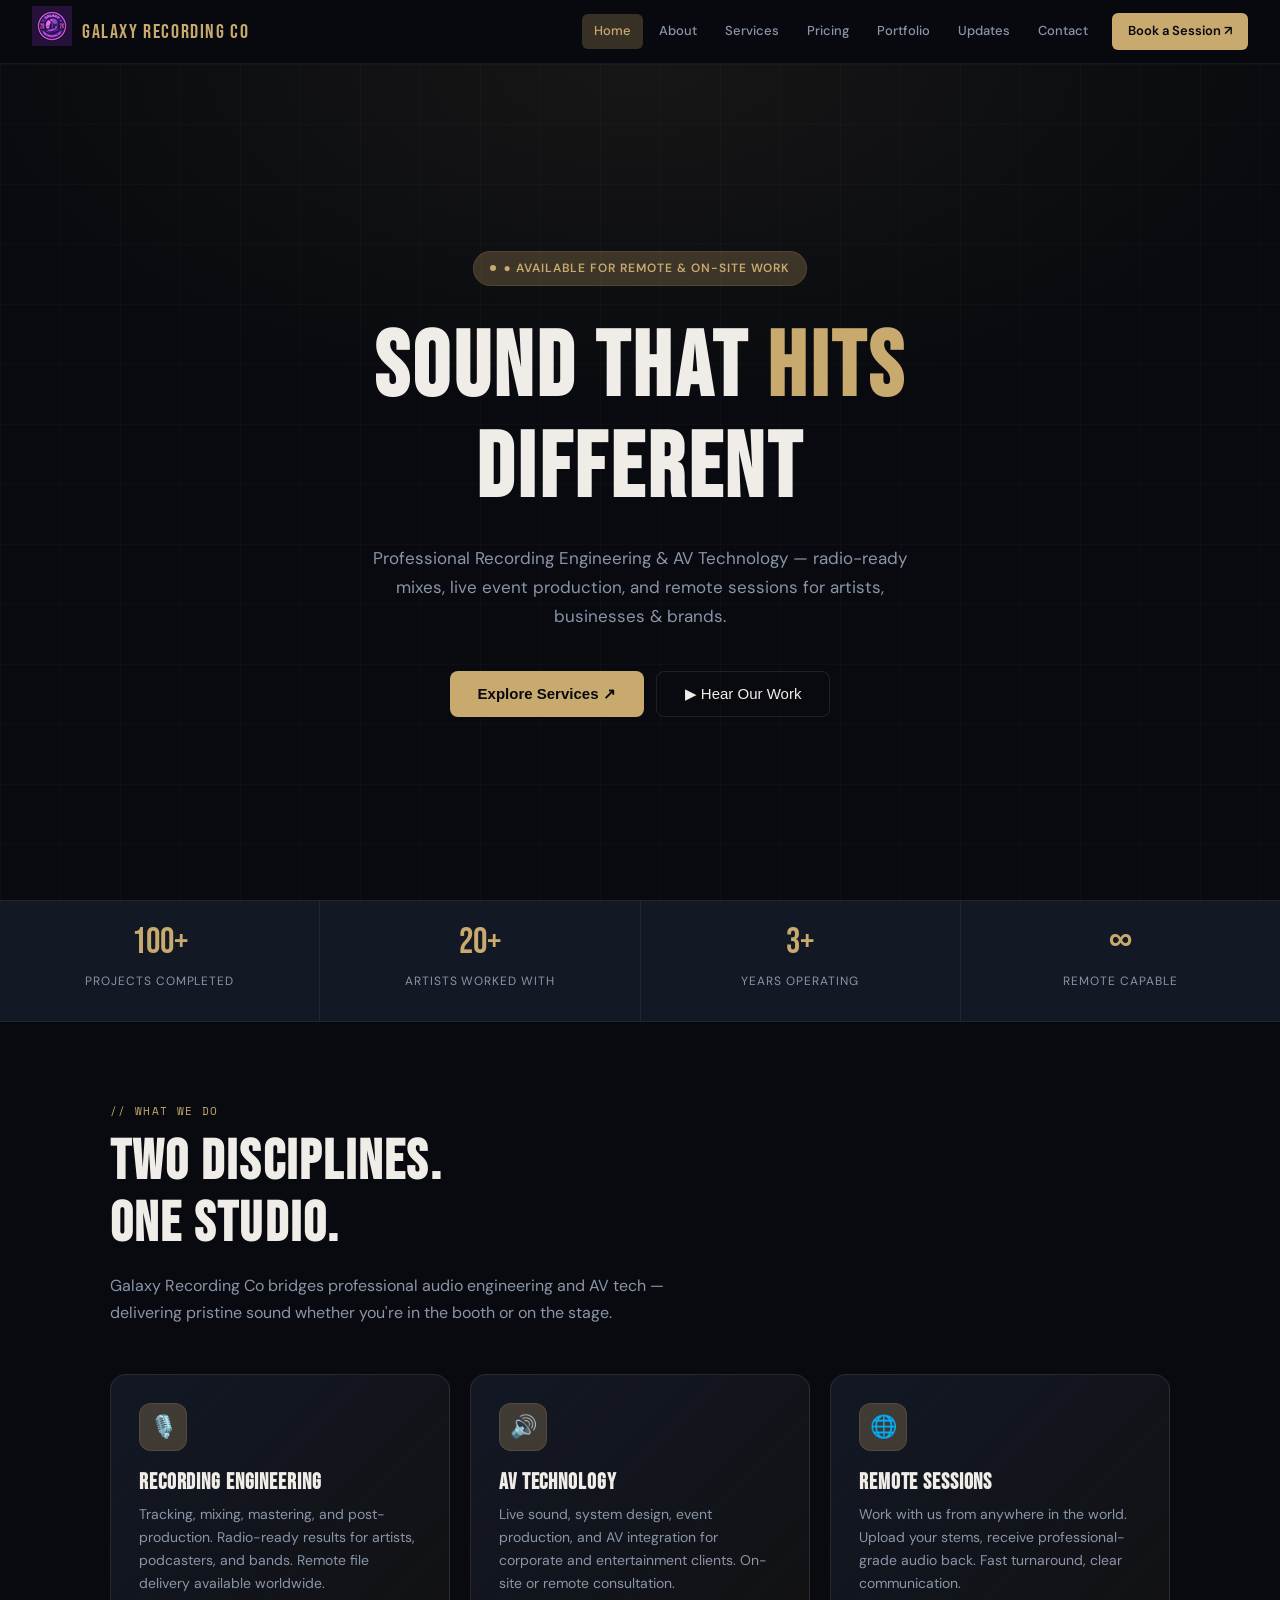
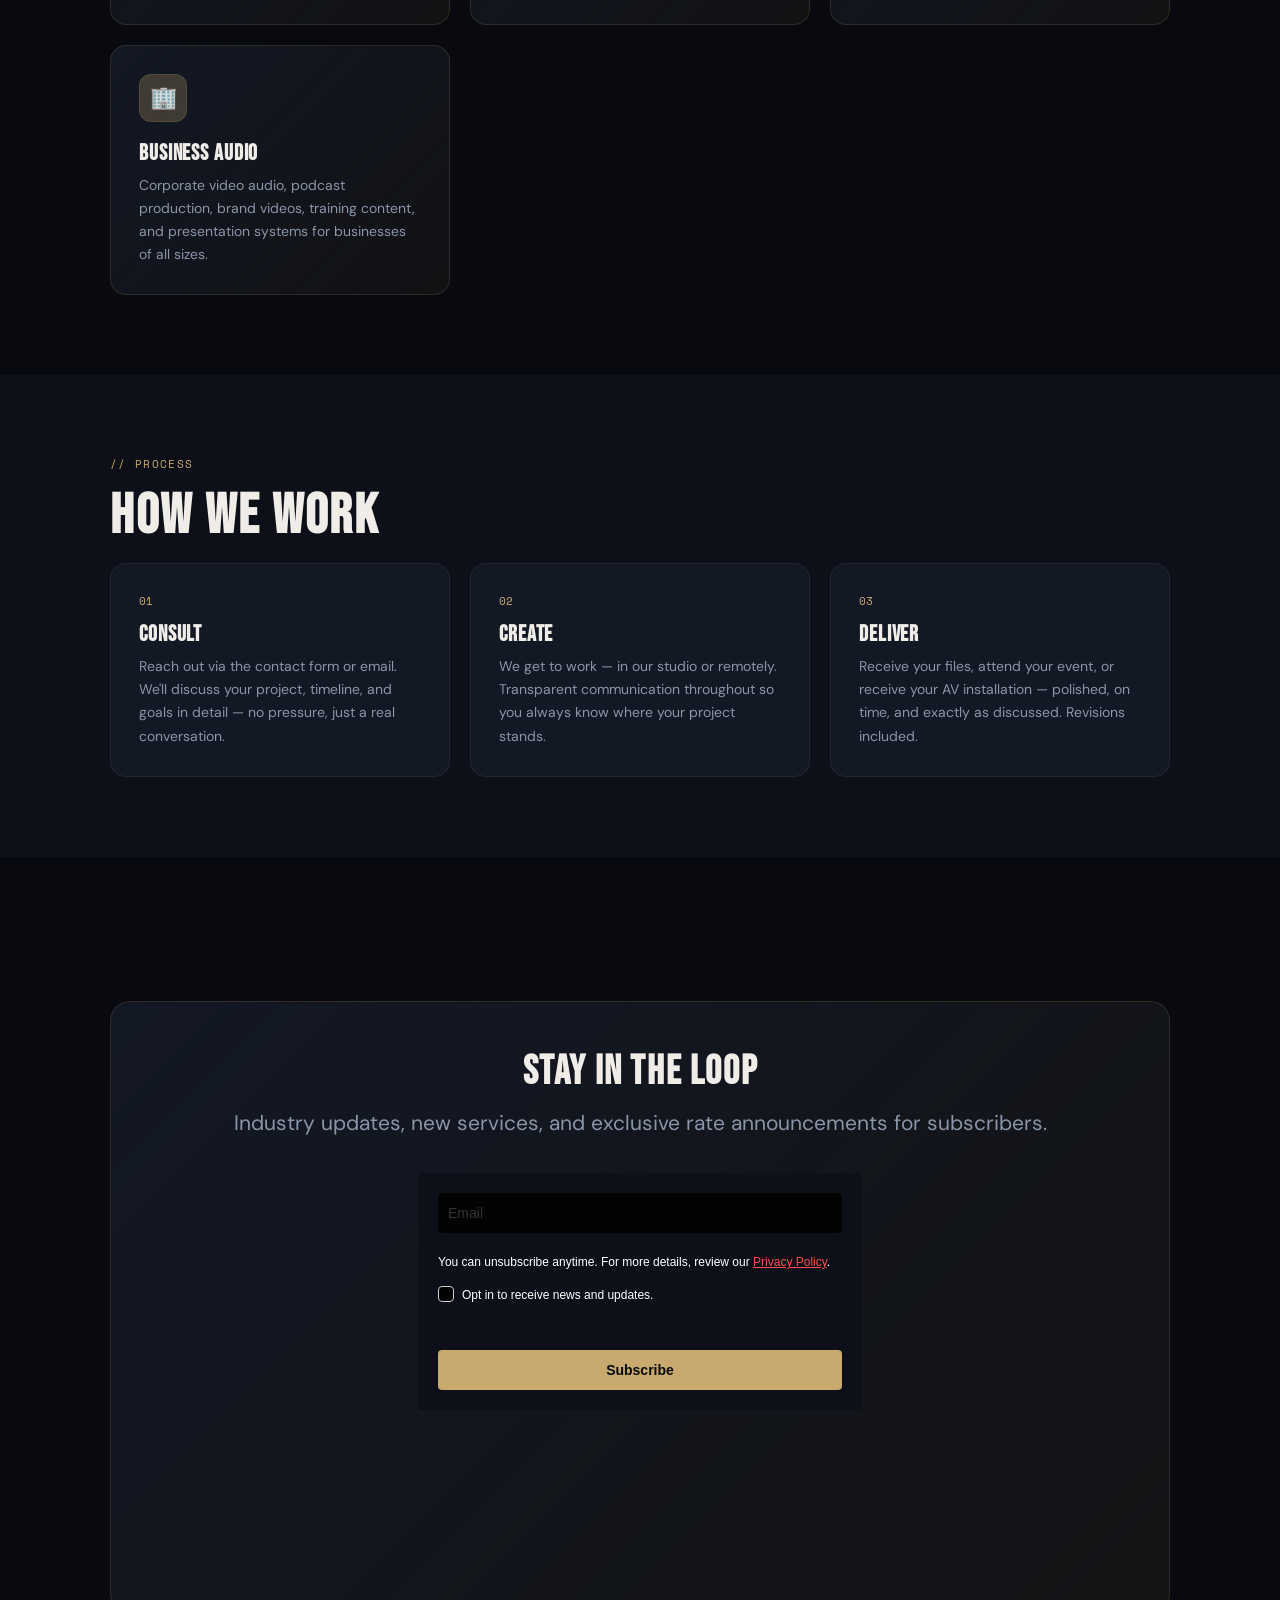
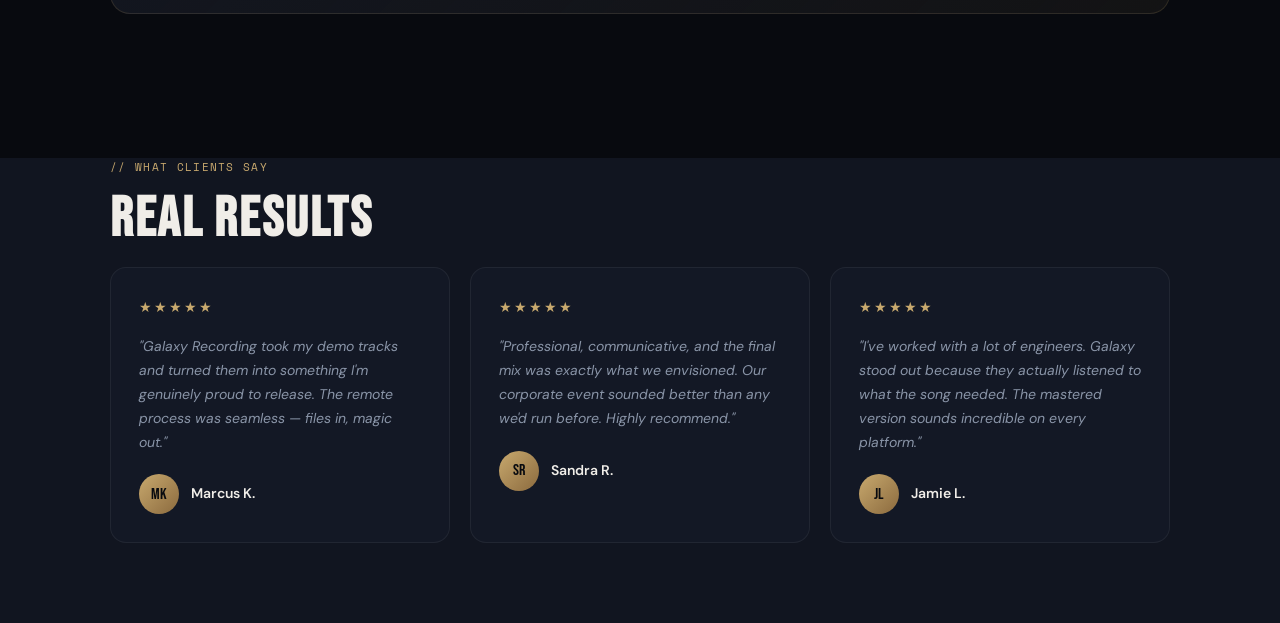
==== index.html @ ea368654 "Update index.html" ====
<!DOCTYPE html>
<html lang="en">
<head>
<meta charset="UTF-8">
<meta name="viewport" content="width=device-width, initial-scale=1.0">
<title>Galaxy Recording Co</title>
<link rel="preconnect" href="https://fonts.googleapis.com">
<link href="https://fonts.googleapis.com/css2?family=Bebas+Neue&family=DM+Sans:wght@300;400;500;600&family=Space+Mono:wght@400;700&display=swap" rel="stylesheet">
<style>
    * { margin: 0; padding: 0; box-sizing: border-box; }
    
    :root {
        --bg: #080a0f; --bg2: #0d1018; --bg3: #111520; --surface: #131825; --surface2: #1a2235;
        --accent: #c8a96e; --accent2: #e8c98a; --accentglow: rgba(200, 169, 110, 0.25);
        --text: #f0ede8; --textmuted: #8a95a8; --textdim: #4a5568;
        --border: rgba(200, 169, 110, 0.15); --borderfaint: rgba(255, 255, 255, 0.06);
        --red: #e05a5a; --green: #5ae0a0;
    }

    body { 
        background: var(--bg); 
        color: var(--text); 
        font-family: 'DM Sans', sans-serif; 
        font-size: 21px; /* Bumped from 15px for better readability */
        line-height: 1.7; /* Increased spacing for a premium feel */
        overflow-x: hidden; 
        min-height: 100vh; 
    }

    /* This allows your content to stretch wider on large screens */
    .section-max {
        max-width: 1200px; /* Adjust this number to make the content wider/narrower */
        margin: 0 auto;
        padding: 0 20px;
    }

    a { color: inherit; text-decoration: none; }

    /* Scaling the headings to match the new size */
    h1 { font-size: 3.5rem; }
    h2 { font-size: 2.5rem; }
    h3 { font-size: 1.75rem; }
    h4 { font-size: 1.25rem; }

    h1, h2, h3, h4 { 
        font-family: 'Bebas Neue', sans-serif; 
        letter-spacing: 0.04em; 
        line-height: 1.1; 
    }

/* NAV */
nav{position:fixed;top:0;left:0;right:0;z-index:100;background:rgba(8,10,15,0.92);backdrop-filter:blur(16px);border-bottom:1px solid var(--borderfaint);padding:0 2rem;height:64px;display:flex;align-items:center;justify-content:space-between}
.nav-logo{display:flex;align-items:center;gap:10px;cursor:pointer}
.nav-logo-icon{width:36px;height:36px;background:linear-gradient(135deg,var(--accent),#8b6a3e);border-radius:8px;display:flex;align-items:center;justify-content:center;font-family:'Bebas Neue';font-size:18px;color:#080a0f}
.nav-logo-text{font-family:'Bebas Neue';font-size:20px;letter-spacing:0.08em;color:var(--accent)}
.nav-links{display:flex;gap:4px;align-items:center}
.nav-link{padding:6px 12px;border-radius:6px;font-size:13px;font-weight:500;color:var(--textmuted);cursor:pointer;transition:all 0.2s;white-space:nowrap}
.nav-link:hover{color:var(--text);background:var(--borderfaint)}
.nav-link.active{color:var(--accent);background:var(--accentglow)}
.nav-cta{padding:7px 16px;border-radius:6px;background:var(--accent);color:#080a0f;font-size:13px;font-weight:600;cursor:pointer;transition:all 0.2s;margin-left:8px;white-space:nowrap}
.nav-cta:hover{background:var(--accent2);transform:translateY(-1px)}
.nav-mobile-btn{display:none;background:none;border:none;color:var(--text);font-size:22px;cursor:pointer}

/* PAGES */
.page{display:none;padding-top:64px;min-height:100vh;animation:fadeIn 0.35s ease}
.page.active{display:block}
@keyframes fadeIn{from{opacity:0;transform:translateY(12px)}to{opacity:1;transform:translateY(0)}}

/* HERO */
.hero{min-height:calc(100vh - 64px);display:flex;align-items:center;justify-content:center;text-align:center;position:relative;overflow:hidden;background:radial-gradient(ellipse 80% 60% at 50% 0%, rgba(200,169,110,0.08) 0%, transparent 70%)}
.hero-bg-grid{position:absolute;inset:0;background-image:linear-gradient(var(--borderfaint) 1px,transparent 1px),linear-gradient(90deg,var(--borderfaint) 1px,transparent 1px);background-size:60px 60px;opacity:0.4}
.hero-content{position:relative;z-index:1;max-width:760px;padding:0 2rem}
.hero-badge{display:inline-flex;align-items:center;gap:8px;background:var(--accentglow);border:1px solid var(--border);border-radius:100px;padding:6px 16px;font-size:12px;color:var(--accent);letter-spacing:0.08em;text-transform:uppercase;font-weight:600;margin-bottom:2rem}
.hero-badge::before{content:'';width:6px;height:6px;border-radius:50%;background:var(--accent);display:block;animation:pulse 2s infinite}
@keyframes pulse{0%,100%{opacity:1}50%{opacity:0.3}}
.hero h1{font-size:clamp(52px,8vw,92px);color:var(--text);margin-bottom:1.5rem}
.hero h1 span{color:var(--accent)}
.hero-sub{font-size:17px;color:var(--textmuted);max-width:540px;margin:0 auto 2.5rem;line-height:1.7}
.hero-actions{display:flex;gap:12px;justify-content:center;flex-wrap:wrap}
.btn-primary{padding:13px 28px;background:var(--accent);color:#080a0f;border-radius:8px;font-weight:600;font-size:15px;cursor:pointer;transition:all 0.2s;border:none;display:inline-flex;align-items:center;gap:8px}
.btn-primary:hover{background:var(--accent2);transform:translateY(-2px)}
.btn-secondary{padding:13px 28px;background:transparent;color:var(--text);border-radius:8px;font-weight:500;font-size:15px;cursor:pointer;transition:all 0.2s;border:1px solid var(--border);display:inline-flex;align-items:center;gap:8px}
.btn-secondary:hover{border-color:var(--accent);color:var(--accent);transform:translateY(-2px)}

/* STATS BAR */
.stats-bar{display:flex;gap:0;border-top:1px solid var(--borderfaint);border-bottom:1px solid var(--borderfaint);background:var(--surface)}
.stat-item{flex:1;text-align:center;padding:1.5rem 1rem;border-right:1px solid var(--borderfaint)}
.stat-item:last-child{border-right:none}
.stat-num{font-family:'Bebas Neue';font-size:36px;color:var(--accent);display:block;line-height:1}
.stat-label{font-size:12px;color:var(--textmuted);text-transform:uppercase;letter-spacing:0.08em;margin-top:4px}

/* SECTION */
.section{padding:80px 2rem}
.section-max{max-width:1100px;margin:0 auto}
.section-tag{font-family:'Space Mono';font-size:11px;color:var(--accent);letter-spacing:0.12em;text-transform:uppercase;margin-bottom:12px;display:block}
.section-title{font-size:clamp(36px,5vw,56px);margin-bottom:1rem;color:var(--text)}
.section-sub{color:var(--textmuted);max-width:560px;margin-bottom:3rem;font-size:16px}
.section-dark{background:var(--bg2)}
.section-surface{background:var(--bg3)}

/* CARDS */
.card-grid{display:grid;grid-template-columns:repeat(auto-fit,minmax(280px,1fr));gap:20px}
.card{background:var(--surface);border:1px solid var(--borderfaint);border-radius:16px;padding:28px;transition:all 0.3s;position:relative;overflow:hidden}
.card:hover{border-color:var(--border);transform:translateY(-4px);background:var(--surface2)}
.card-icon{width:48px;height:48px;border-radius:12px;background:var(--accentglow);border:1px solid var(--border);display:flex;align-items:center;justify-content:center;font-size:22px;margin-bottom:20px}
.card h3{font-family:'Bebas Neue';font-size:22px;margin-bottom:8px;color:var(--text)}
.card p{color:var(--textmuted);font-size:14px;line-height:1.65}
.card-accent{border-color:var(--border);background:linear-gradient(135deg,var(--surface) 0%,rgba(200,169,110,0.05) 100%)}

/* SERVICES CARDS */
.service-card{background:var(--surface);border:1px solid var(--borderfaint);border-radius:16px;padding:32px;transition:all 0.3s}
.service-card:hover{border-color:var(--border);transform:translateY(-4px)}
.service-num{font-family:'Space Mono';font-size:11px;color:var(--accent);margin-bottom:16px;display:block}
.service-price{font-family:'Bebas Neue';font-size:32px;color:var(--accent);margin-top:16px}
.service-price span{font-family:'DM Sans';font-size:14px;color:var(--textmuted);font-weight:400}
.tag{display:inline-flex;padding:4px 10px;border-radius:100px;font-size:11px;font-weight:600;letter-spacing:0.06em;text-transform:uppercase;background:var(--accentglow);color:var(--accent);border:1px solid var(--border);margin-bottom:12px}

/* PRICING */
.pricing-grid{display:grid;grid-template-columns:repeat(auto-fit,minmax(280px,1fr));gap:20px;margin-top:3rem}
.price-card{background:var(--surface);border:1px solid var(--borderfaint);border-radius:20px;padding:36px;text-align:center;transition:all 0.3s}
.price-card.featured{border-color:var(--accent);background:linear-gradient(160deg,var(--surface2) 0%,rgba(200,169,110,0.06) 100%)}
.price-card:hover{transform:translateY(-4px)}
.price-name{font-family:'Bebas Neue';font-size:24px;margin-bottom:8px}
.price-amount{font-family:'Bebas Neue';font-size:56px;color:var(--accent);line-height:1}
.price-period{font-size:13px;color:var(--textmuted);margin-bottom:24px}
.price-features{list-style:none;text-align:left;margin:24px 0;display:flex;flex-direction:column;gap:10px}
.price-features li{display:flex;align-items:center;gap:10px;font-size:14px;color:var(--textmuted)}
.price-features li::before{content:'✓';color:var(--accent);font-weight:700;font-size:12px;width:18px;height:18px;border-radius:50%;background:var(--accentglow);display:flex;align-items:center;justify-content:center;flex-shrink:0}
.popular-badge{display:inline-block;background:var(--accent);color:#080a0f;font-size:11px;font-weight:700;letter-spacing:0.08em;text-transform:uppercase;padding:4px 12px;border-radius:100px;margin-bottom:16px}

/* TESTIMONIALS */
.testi-grid{display:grid;grid-template-columns:repeat(auto-fit,minmax(300px,1fr));gap:20px}
.testi-card{background:var(--surface);border:1px solid var(--borderfaint);border-radius:16px;padding:28px}
.testi-stars{color:var(--accent);font-size:14px;margin-bottom:16px;letter-spacing:2px}
.testi-text{color:var(--textmuted);font-size:14px;line-height:1.7;margin-bottom:20px;font-style:italic}
.testi-author{display:flex;align-items:center;gap:12px}
.testi-avatar{width:40px;height:40px;border-radius:50%;background:linear-gradient(135deg,var(--accent),#8b6a3e);display:flex;align-items:center;justify-content:center;font-family:'Bebas Neue';font-size:16px;color:#080a0f;flex-shrink:0}
.testi-name{font-weight:600;font-size:14px}
.testi-role{font-size:12px;color:var(--textmuted)}

/* CONTACT */
.contact-grid{display:grid;grid-template-columns:4fr 1fr;gap:48px;align-items:center} /* This changes the contact form size */
.contact-form{background:var(--surface);border:1px solid var(--borderfaint);border-radius:20px;padding:36px}
.form-group{margin-bottom:20px}
.form-group label{display:block;font-size:13px;font-weight:600;color:var(--textmuted);margin-bottom:8px;text-transform:uppercase;letter-spacing:0.06em}
.form-group input,.form-group textarea,.form-group select{width:100%;background:var(--bg3);border:1px solid var(--borderfaint);border-radius:8px;padding:12px 14px;color:var(--text);font-family:'DM Sans';font-size:14px;transition:border-color 0.2s;outline:none}
.form-group input:focus,.form-group textarea:focus,.form-group select:focus{border-color:var(--accent)}
.form-group textarea{height:120px;resize:vertical}
.form-group select option{background:var(--bg)}
.contact-info{display:flex;flex-direction:column;gap:24px}
.contact-info-card{background:var(--surface);border:1px solid var(--borderfaint);border-radius:12px;padding:20px;display:flex;gap:16px;align-items:flex-start}
.contact-icon{width:40px;height:40px;border-radius:10px;background:var(--accentglow);border:1px solid var(--border);display:flex;align-items:center;justify-content:center;font-size:18px;flex-shrink:0}
.contact-detail h4{font-size:14px;font-weight:600;margin-bottom:4px}
.contact-detail p{font-size:13px;color:var(--textmuted)}

/* PORTFOLIO */
.portfolio-filter{display:flex;gap:8px;flex-wrap:wrap;margin-bottom:2.5rem}
.filter-btn{padding:7px 16px;border-radius:100px;font-size:13px;font-weight:500;cursor:pointer;border:1px solid var(--borderfaint);background:transparent;color:var(--textmuted);transition:all 0.2s}
.filter-btn.active,.filter-btn:hover{border-color:var(--accent);color:var(--accent);background:var(--accentglow)}
.portfolio-grid{display:grid;grid-template-columns:repeat(auto-fill,minmax(300px,1fr));gap:20px}
.portfolio-item{border-radius:16px;overflow:hidden;background:var(--surface);border:1px solid var(--borderfaint);transition:all 0.3s;cursor:pointer}
.portfolio-item:hover{border-color:var(--border);transform:translateY(-4px)}
.portfolio-thumb{height:180px;display:flex;align-items:center;justify-content:center;font-size:48px;position:relative;overflow:hidden}
.portfolio-thumb::after{content:'▶';position:absolute;width:44px;height:44px;background:var(--accent);border-radius:50%;display:flex;align-items:center;justify-content:center;font-size:14px;color:#080a0f;opacity:0;transition:opacity 0.2s}
.portfolio-item:hover .portfolio-thumb::after{opacity:1}
.portfolio-meta{padding:20px}
.portfolio-type{font-size:11px;color:var(--accent);text-transform:uppercase;letter-spacing:0.08em;margin-bottom:6px;font-weight:600}
.portfolio-meta h3{font-family:'Bebas Neue';font-size:20px;margin-bottom:4px}
.portfolio-meta p{font-size:13px;color:var(--textmuted)}

/* FAQ */
.faq-list{display:flex;flex-direction:column;gap:12px;max-width:780px}
.faq-item{background:var(--surface);border:1px solid var(--borderfaint);border-radius:12px;overflow:hidden;transition:border-color 0.2s}
.faq-item.open{border-color:var(--border)}
.faq-q{padding:20px 24px;cursor:pointer;display:flex;justify-content:space-between;align-items:center;font-weight:500;font-size:15px}
.faq-q::after{content:'+';font-size:20px;color:var(--accent);transition:transform 0.2s;flex-shrink:0}
.faq-item.open .faq-q::after{transform:rotate(45deg)}
.faq-a{padding:0 24px 20px;color:var(--textmuted);font-size:14px;line-height:1.7;display:none}
.faq-item.open .faq-a{display:block}

/* DASHBOARD */
.dashboard{display:grid;grid-template-columns:220px 1fr;min-height:calc(100vh - 64px)}
.dash-sidebar{background:var(--bg2);border-right:1px solid var(--borderfaint);padding:24px 0;display:flex;flex-direction:column}
.dash-nav-section{padding:0 12px;margin-bottom:24px}
.dash-nav-label{font-size:10px;text-transform:uppercase;letter-spacing:0.1em;color:var(--textdim);padding:0 12px;margin-bottom:8px;font-weight:600}
.dash-nav-item{display:flex;align-items:center;gap:10px;padding:10px 12px;border-radius:8px;cursor:pointer;font-size:14px;color:var(--textmuted);transition:all 0.2s;margin-bottom:2px}
.dash-nav-item:hover{color:var(--text);background:var(--borderfaint)}
.dash-nav-item.active{color:var(--accent);background:var(--accentglow)}
.dash-nav-item .icon{font-size:16px}
.dash-main{background:var(--bg3);padding:32px;overflow-y:auto}
.dash-header{display:flex;justify-content:space-between;align-items:center;margin-bottom:32px}
.dash-greeting h2{font-family:'Bebas Neue';font-size:32px}
.dash-greeting p{color:var(--textmuted);font-size:14px}
.dash-stats{display:grid;grid-template-columns:repeat(4,1fr);gap:16px;margin-bottom:28px}
.dash-stat{background:var(--surface);border:1px solid var(--borderfaint);border-radius:12px;padding:20px}
.dash-stat-label{font-size:12px;color:var(--textmuted);margin-bottom:8px;text-transform:uppercase;letter-spacing:0.06em}
.dash-stat-val{font-family:'Bebas Neue';font-size:32px;color:var(--text);line-height:1}
.dash-stat-change{font-size:12px;color:var(--green);margin-top:4px}
.dash-grid{display:grid;grid-template-columns:1fr 1fr;gap:20px}
.dash-panel{background:var(--surface);border:1px solid var(--borderfaint);border-radius:16px;padding:24px}
.dash-panel h3{font-family:'Bebas Neue';font-size:20px;margin-bottom:16px;color:var(--text)}
.dash-activity-item{display:flex;gap:12px;align-items:flex-start;padding:10px 0;border-bottom:1px solid var(--borderfaint)}
.dash-activity-item:last-child{border-bottom:none}
.activity-dot{width:8px;height:8px;border-radius:50%;background:var(--accent);flex-shrink:0;margin-top:6px}
.activity-text{font-size:13px;color:var(--textmuted)}
.activity-time{font-size:11px;color:var(--textdim);margin-top:2px;font-family:'Space Mono'}
.dash-project-item{display:flex;align-items:center;justify-content:space-between;padding:10px 0;border-bottom:1px solid var(--borderfaint)}
.dash-project-item:last-child{border-bottom:none}
.proj-name{font-size:14px;font-weight:500;margin-bottom:3px}
.proj-client{font-size:12px;color:var(--textmuted)}
.proj-status{font-size:11px;font-weight:600;padding:3px 10px;border-radius:100px}
.status-mix{background:rgba(200,169,110,0.15);color:var(--accent)}
.status-master{background:rgba(90,224,160,0.15);color:var(--green)}
.status-record{background:rgba(224,90,90,0.15);color:var(--red)}
.notification-dot{width:8px;height:8px;background:var(--red);border-radius:50%;position:absolute;top:-2px;right:-2px}

/* BLOG */
.blog-grid{display:grid;grid-template-columns:repeat(auto-fill,minmax(300px,1fr));gap:24px}
.blog-card{background:var(--surface);border:1px solid var(--borderfaint);border-radius:16px;overflow:hidden;transition:all 0.3s;cursor:pointer}
.blog-card:hover{border-color:var(--border);transform:translateY(-4px)}
.blog-thumb{height:160px;display:flex;align-items:center;justify-content:center;font-size:44px}
.blog-body{padding:24px}
.blog-tag{font-size:11px;color:var(--accent);text-transform:uppercase;letter-spacing:0.08em;font-weight:600;margin-bottom:8px;display:block}
.blog-body h3{font-family:'Bebas Neue';font-size:22px;margin-bottom:8px;line-height:1.2}
.blog-body p{font-size:13px;color:var(--textmuted);line-height:1.65;margin-bottom:16px}
.blog-meta{display:flex;gap:16px;font-size:12px;color:var(--textdim);font-family:'Space Mono'}

/* ABOUT */
.about-hero{display:grid;grid-template-columns:1fr 1fr;gap:64px;align-items:center;margin-bottom:64px}
.about-img{height:400px;background:linear-gradient(135deg,var(--surface) 0%,var(--surface2) 100%);border-radius:20px;border:1px solid var(--border);display:flex;align-items:center;justify-content:center;font-size:80px;position:relative;overflow:hidden}
.about-img::before{content:'';position:absolute;inset:0;background:radial-gradient(circle at 50% 50%,var(--accentglow),transparent 70%)}
.skill-bar{margin-bottom:16px}
.skill-name{display:flex;justify-content:space-between;font-size:13px;margin-bottom:6px;color:var(--textmuted)}
.skill-track{background:var(--surface2);border-radius:100px;height:4px;overflow:hidden}
.skill-fill{height:100%;border-radius:100px;background:linear-gradient(90deg,var(--accent),var(--accent2))}

/* EQUIPMENT */
.equipment-grid{display:grid;grid-template-columns:repeat(auto-fill,minmax(240px,1fr));gap:16px}
.equip-card{background:var(--surface);border:1px solid var(--borderfaint);border-radius:12px;padding:20px;transition:all 0.2s}
.equip-card:hover{border-color:var(--border)}
.equip-cat{font-size:10px;color:var(--accent);text-transform:uppercase;letter-spacing:0.1em;margin-bottom:8px;font-weight:600;font-family:'Space Mono'}
.equip-card h4{font-size:15px;font-weight:600;margin-bottom:4px}
.equip-card p{font-size:13px;color:var(--textmuted)}

/* FOOTER */
footer{background:var(--bg2);border-top:1px solid var(--borderfaint);padding:64px 2rem 32px}
.footer-grid{display:grid;grid-template-columns:2fr 1fr 1fr 1fr;gap:48px;max-width:1100px;margin:0 auto 48px}
.footer-brand p{color:var(--textmuted);font-size:14px;margin-top:12px;max-width:280px;line-height:1.7}
.footer-col h4{font-family:'Bebas Neue';font-size:18px;margin-bottom:16px;color:var(--text)}
.footer-col ul{list-style:none;display:flex;flex-direction:column;gap:10px}
.footer-col ul li{font-size:14px;color:var(--textmuted);cursor:pointer;transition:color 0.2s}
.footer-col ul li:hover{color:var(--accent)}
.footer-bottom{max-width:1100px;margin:0 auto;padding-top:24px;border-top:1px solid var(--borderfaint);display:flex;justify-content:space-between;align-items:center;font-size:13px;color:var(--textdim)}
.social-links{display:flex;gap:12px}
.social-link{width:36px;height:36px;border-radius:8px;background:var(--surface);border:1px solid var(--borderfaint);display:flex;align-items:center;justify-content:center;cursor:pointer;transition:all 0.2s;font-size:14px}
.social-link:hover{border-color:var(--accent);color:var(--accent);background:var(--accentglow)}

/* NEWSLETTER */
.newsletter-bar{background:linear-gradient(135deg,var(--surface) 0%,rgba(200,169,110,0.06) 100%);border:1px solid var(--border);border-radius:20px;padding:48px;text-align:center;margin:64px 0}
.newsletter-bar h2{font-family:'Bebas Neue';font-size:40px;margin-bottom:12px}
.newsletter-bar p{color:var(--textmuted);margin-bottom:24px}
.newsletter-form{display:flex;gap:12px;max-width:460px;margin:0 auto}
.newsletter-form input{flex:1;background:var(--bg);border:1px solid var(--borderfaint);border-radius:8px;padding:12px 16px;color:var(--text);font-family:'DM Sans';font-size:14px;outline:none}
.newsletter-form input:focus{border-color:var(--accent)}

/* MOBILE */
.mobile-menu{display:none;position:fixed;top:64px;left:0;right:0;bottom:0;background:rgba(8,10,15,0.98);z-index:99;padding:24px;flex-direction:column;gap:8px;overflow-y:auto}
.mobile-menu.open{display:flex}
.mobile-link{padding:14px 16px;border-radius:8px;font-size:16px;font-weight:500;color:var(--textmuted);cursor:pointer;border:1px solid transparent;transition:all 0.2s}
.mobile-link:hover,.mobile-link.active{color:var(--accent);border-color:var(--border);background:var(--accentglow)}

@media(max-width:900px){
.contact-grid{grid-template-columns:1fr}
.about-hero{grid-template-columns:1fr}
.dashboard{grid-template-columns:1fr}
.dash-sidebar{display:none}
.dash-stats{grid-template-columns:repeat(2,1fr)}
.dash-grid{grid-template-columns:1fr}
.footer-grid{grid-template-columns:1fr 1fr}
.nav-links{display:none}
.nav-cta{display:none}
.nav-mobile-btn{display:block}
}
@media(max-width:500px){
.stats-bar{flex-wrap:wrap}
.stat-item{flex:1 1 50%;border-right:none;border-bottom:1px solid var(--borderfaint)}
.dash-stats{grid-template-columns:1fr 1fr}
.footer-grid{grid-template-columns:1fr}
.hero h1{font-size:44px}
}
</style>
</head>
<body>

<nav>
  <div class="nav-logo" onclick="showPage('home')">
     
    <a href="#home" class="logo-link">
  <img src="assets/GalaxyRecordingCo_Logo.png" alt="Galaxy Recording Co" class="logo-img">
</a>
    <span class="nav-logo-text">Galaxy Recording Co</span>
  </div>
   
  <div class="nav-links">
    <div class="nav-link active" onclick="showPage('home')" data-page="home">Home</div>
    <div class="nav-link" onclick="showPage('about')" data-page="about">About</div>
    <div class="nav-link" onclick="showPage('services')" data-page="services">Services</div>
    <div class="nav-link" onclick="showPage('pricing')" data-page="pricing">Pricing</div>
    <div class="nav-link" onclick="showPage('portfolio')" data-page="portfolio">Portfolio</div>
    <div class="nav-link" onclick="showPage('blog')" data-page="blog">Updates</div>
    <div class="nav-link" onclick="showPage('contact')" data-page="contact">Contact</div>
    <div class="nav-cta" onclick="showPage('contact')" data-page="contact">Book a Session ↗</div>
  </div>
  <button class="nav-mobile-btn" onclick="toggleMenu()">☰</button>
</nav>
  <!-- div class="nav-link" onclick="hidePage('dashboard')">Portal</div> -->
 
<div class="mobile-menu" id="mobileMenu">
  <div class="mobile-link active" onclick="showPage('home');toggleMenu()" data-page="home">Home</div>
  <div class="mobile-link" onclick="showPage('about');toggleMenu()" data-page="about">About</div>
  <div class="mobile-link" onclick="showPage('services');toggleMenu()" data-page="services">Services</div>
  <div class="mobile-link" onclick="showPage('pricing');toggleMenu()" data-page="pricing">Pricing</div> 
  <div class="mobile-link" onclick="showPage('portfolio');toggleMenu()" data-page="portfolio">Portfolio</div>
  <div class="mobile-link" onclick="showPage('blog');toggleMenu()" data-page="blog">Updates</div>
  <div class="mobile-link" onclick="showPage('contact');toggleMenu()" data-page="contact">Contact</div>
</div>
  <!-- div class="mobile-link" onclick="hidePage('dashboard');toggleMenu()">Client Portal</div> -->
  
<!-- HOME PAGE -->
<div class="page active" id="page-home">
  <div class="hero">
    <div class="hero-bg-grid"></div>
    <div class="hero-content">
      <div class="hero-badge">● Available for Remote & On-Site Work</div>
      <h1>SOUND THAT <span>HITS</span> DIFFERENT</h1>
      <p class="hero-sub">Professional Recording Engineering &amp; AV Technology — radio-ready mixes, live event production, and remote sessions for artists, businesses &amp; brands.</p>

      <div class="hero-actions">
        <button class="btn-primary" onclick="showPage('services')">Explore Services ↗</button>
        <button class="btn-secondary" onclick="showPage('portfolio')">▶ Hear Our Work</button>
      </div>
    </div>
  </div>
  <div class="stats-bar">
    <div class="stat-item"><span class="stat-num">100+</span><span class="stat-label">Projects Completed</span></div>
    <div class="stat-item"><span class="stat-num">20+</span><span class="stat-label">Artists Worked With</span></div>
    <div class="stat-item"><span class="stat-num">3+</span><span class="stat-label">Years Operating</span></div>
    <div class="stat-item"><span class="stat-num">∞</span><span class="stat-label">Remote Capable</span></div>
  </div>
  <div class="section">
    <div class="section-max">
      <span class="section-tag">// What We Do</span>
      <h2 class="section-title">Two Disciplines.<br>One Studio.</h2>
      <p class="section-sub">Galaxy Recording Co bridges professional audio engineering and AV tech — delivering pristine sound whether you're in the booth or on the stage.</p>
      <div class="card-grid">
        <div class="card card-accent">
          <div class="card-icon">🎙️</div>
          <h3>Recording Engineering</h3>
          <p>Tracking, mixing, mastering, and post-production. Radio-ready results for artists, podcasters, and bands. Remote file delivery available worldwide.</p>
        </div>
        
        <div class="card card-accent">
          <div class="card-icon">🔊</div>
          <h3>AV Technology</h3>
          <p>Live sound, system design, event production, and AV integration for corporate and entertainment clients. On-site or remote consultation.</p>
        </div>
        
        <div class="card card-accent">
          <div class="card-icon">🌐</div>
          <h3>Remote Sessions</h3>
          <p>Work with us from anywhere in the world. Upload your stems, receive professional-grade audio back. Fast turnaround, clear communication.</p>
        </div>
        
        <div class="card card-accent">
          <div class="card-icon">🏢</div>
          <h3>Business Audio</h3>
          <p>Corporate video audio, podcast production, brand videos, training content, and presentation systems for businesses of all sizes.</p>
        </div>
      </div>
    </div>
  </div>
  
  <div class="section section-dark">
    <div class="section-max">
      <span class="section-tag">// Process</span>
      <h2 class="section-title">How We Work</h2>
      <div class="card-grid">
        <div class="card">
          <span style="font-family:'Space Mono';font-size:11px;color:var(--accent);margin-bottom:12px;display:block">01</span>
          <h3>Consult</h3>
          <p>Reach out via the contact form or email. We'll discuss your project, timeline, and goals in detail — no pressure, just a real conversation.</p>
        </div>
        
        <div class="card">
          <span style="font-family:'Space Mono';font-size:11px;color:var(--accent);margin-bottom:12px;display:block">02</span>
          <h3>Create</h3>
          <p>We get to work — in our studio or remotely. Transparent communication throughout so you always know where your project stands.</p>
        </div>
        
        <div class="card">
          <span style="font-family:'Space Mono';font-size:11px;color:var(--accent);margin-bottom:12px;display:block">03</span>
          <h3>Deliver</h3>
          <p>Receive your files, attend your event, or receive your AV installation — polished, on time, and exactly as discussed. Revisions included.</p>
        </div>
      </div>
    </div>
  </div>
  
  <div class="section">
  <div class="section-max">
    <div class="newsletter-bar">
      <h2>STAY IN THE LOOP</h2>
      <p>Industry updates, new services, and exclusive rate announcements for subscribers.</p>
      
      <!-- New MailerLite Embed -->
      <div class="newsletter-form">
        <iframe 
            src="subscribe.html" 
            frameborder="0" 
            style="width: 1200px; height: 400px; border: none; background: transparent;"
            scrolling="no">
        </iframe>
      </div>
      
    </div>
  </div>
</div>
  
  <div class="section section-surface" style="padding-top:0">
    <div class="section-max">
      <span class="section-tag">// What Clients Say</span>
      <h2 class="section-title">Real Results</h2>
      <div class="testi-grid">
        <div class="testi-card">
          <div class="testi-stars">★★★★★</div>
          <p class="testi-text">"Galaxy Recording took my demo tracks and turned them into something I'm genuinely proud to release. The remote process was seamless — files in, magic out."</p>
          <div class="testi-author"><div class="testi-avatar">MK</div><div><div class="testi-name">Marcus K.</div><div class="testi-role"></div></div></div>
        </div>
        <div class="testi-card">
          <div class="testi-stars">★★★★★</div>
          <p class="testi-text">"Professional, communicative, and the final mix was exactly what we envisioned. Our corporate event sounded better than any we'd run before. Highly recommend."</p>
          <div class="testi-author"><div class="testi-avatar">SR</div><div><div class="testi-name">Sandra R.</div><div class="testi-role"></div></div></div>
        </div>
        <div class="testi-card">
          <div class="testi-stars">★★★★★</div>
          <p class="testi-text">"I've worked with a lot of engineers. Galaxy stood out because they actually listened to what the song needed. The mastered version sounds incredible on every platform."</p>
          <div class="testi-author"><div class="testi-avatar">JL</div><div><div class="testi-name">Jamie L.</div><div class="testi-role"></div></div></div>
        </div>
      </div>
    </div>
  </div>
</div>

<!-- ABOUT PAGE -->
<div class="page" id="page-about">
  <div class="hero" style="min-height:320px;text-align:left;justify-content:flex-start">
    <div class="hero-bg-grid"></div>
    <div class="hero-content" style="text-align:left;padding:80px 2rem 40px;max-width:1100px;margin:0 auto">
      <div class="hero-badge">● Founded 2023 · Montgomery, PA</div>
      <h1>THE ENGINEER<br>BEHIND THE <span>SOUND</span></h1>
    </div>
  </div>
  <div class="section">
    <div class="section-max">
      <div class="about-hero">
        <div>
          <span class="section-tag">// About Galaxy Recording Co</span>
          <h2 class="section-title">Precision Audio.<br>Real Experience.</h2>
          <p style="color:var(--textmuted);line-height:1.8;margin-bottom:1.5rem">Galaxy Recording Co is a professional audio engineering and AV technology operation founded in late 2023. We deliver radio-ready recordings, live event audio, and AV solutions for artists, businesses, and organizations.</p>
          <p style="color:var(--textmuted);line-height:1.8;margin-bottom:2rem">Whether you're an independent artist looking for your first polished single, a band ready to record an EP, a business needing corporate video audio, or an event that demands flawless live sound — we have the skills, equipment, and experience to make it happen.</p>
          <div style="display:flex;gap:16px;flex-wrap:wrap">
            <button class="btn-primary" onclick="showPage('contact')">Work With Us</button>
            <button class="btn-secondary" onclick="showPage('services')">View Services</button>
          </div>
        </div>
        <div class="about-img">🎚️</div>
      </div>
      <div style="display:grid;grid-template-columns:1fr 1fr;gap:48px;align-items:start">
        <div>
          <span class="section-tag">// Skills & Expertise</span>
          <h3 style="font-family:'Bebas Neue';font-size:28px;margin-bottom:24px">Technical Proficiency</h3>
          <div class="skill-bar"><div class="skill-name"><span>Mixing & Mastering</span><span>95%</span></div><div class="skill-track"><div class="skill-fill" style="width:95%"></div></div></div>
          <div class="skill-bar"><div class="skill-name"><span>Recording Engineering</span><span>90%</span></div><div class="skill-track"><div class="skill-fill" style="width:90%"></div></div></div>
          <div class="skill-bar"><div class="skill-name"><span>Live Sound / FOH</span><span>88%</span></div><div class="skill-track"><div class="skill-fill" style="width:88%"></div></div></div>
          <div class="skill-bar"><div class="skill-name"><span>AV System Design</span><span>85%</span></div><div class="skill-track"><div class="skill-fill" style="width:85%"></div></div></div>
          <div class="skill-bar"><div class="skill-name"><span>Podcast Production</span><span>92%</span></div><div class="skill-track"><div class="skill-fill" style="width:92%"></div></div></div>
          <div class="skill-bar"><div class="skill-name"><span>Post-Production Audio</span><span>87%</span></div><div class="skill-track"><div class="skill-fill" style="width:87%"></div></div></div>
        </div>
        <div>
          <span class="section-tag">// Genres & Formats</span>
          <h3 style="font-family:'Bebas Neue';font-size:28px;margin-bottom:24px">We Work With</h3>
          <div style="display:flex;flex-wrap:wrap;gap:8px">
            <span class="tag">Hip-Hop / Rap</span><span class="tag">R&B / Soul</span><span class="tag">Rock / Metal</span><span class="tag">Pop</span><span class="tag">Country</span><span class="tag">Electronic</span><span class="tag">Podcast</span><span class="tag">Corporate Video</span><span class="tag">Indie</span><span class="tag">Jazz</span><span class="tag">Voice-Over</span><span class="tag">Live Events</span><span class="tag">Film Audio</span><span class="tag">Streaming</span>
          </div>
          <div style="margin-top:32px">
            <h3 style="font-family:'Bebas Neue';font-size:28px;margin-bottom:16px">Software & DAWs</h3>
            <div style="display:flex;flex-wrap:wrap;gap:8px">
              <span class="tag">Pro Tools</span><span class="tag">Logic Pro</span><span class="tag">Ableton Live</span><span class="tag">FL Studio</span><span class="tag">Reaper</span><span class="tag">Waves Plugins</span><span class="tag">iZotope</span><span class="tag">UAD</span>
            </div>
          </div>
        </div>
      </div>
    </div>
  </div>
</div>

<!-- SERVICES PAGE -->
<div class="page" id="page-services">
  <div class="hero" style="min-height:280px;text-align:center">
    <div class="hero-bg-grid"></div>
    <div class="hero-content">
      <div class="hero-badge">● Remote & On-Site Available</div>
      <h1>OUR <span>SERVICES</span></h1>
      <p class="hero-sub">From raw recordings to polished releases. From AV installs to live events. We do it all.</p>
    </div>
  </div>
  
  <div class="section">
    <div class="section-max">
      <span class="section-tag">// Recording Services</span>
      <h2 class="section-title">Audio Engineering</h2>
      <div class="card-grid" style="margin-bottom:64px">
        <div class="service-card">
          <span class="service-num">01 // Recording</span>
          <div class="card-icon" style="margin:0 0 16px">🎙️</div>
          <h3 style="font-family:'Bebas Neue';font-size:26px">Tracking &amp; Recording</h3>
          <p style="color:var(--textmuted);font-size:14px;line-height:1.7;margin:12px 0">Full vocal, instrument, and band recording sessions with top-tier microphones, preamps, and acoustic treatment. In-studio or hybrid sessions available.</p>
          <ul style="list-style:none;margin-top:12px;display:flex;flex-direction:column;gap:8px">
            <li style="font-size:13px;color:var(--textmuted)">✓ Pro mic selection for every source</li>
            <li style="font-size:13px;color:var(--textmuted)">✓ Vocal tuning &amp; comping</li>
            <li style="font-size:13px;color:var(--textmuted)">✓ Multi-track session management</li>
          </ul>
          <div class="service-price">From $75<span> / session</span></div>
        </div>
        
        <div class="service-card">
          <span class="service-num">02 // Mixing</span>
          <div class="card-icon" style="margin:0 0 16px">🎛️</div>
          <h3 style="font-family:'Bebas Neue';font-size:26px">Mixing</h3>
          <p style="color:var(--textmuted);font-size:14px;line-height:1.7;margin:12px 0">Full stem mixing with depth, punch, and clarity. Industry-standard plugins and analog-modeled processing. Stems accepted remotely.</p>
          <ul style="list-style:none;margin-top:12px;display:flex;flex-direction:column;gap:8px">
            <li style="font-size:13px;color:var(--textmuted)">✓ Up to 2 free revisions</li>
            <li style="font-size:13px;color:var(--textmuted)">✓ All genres welcome</li>
            <li style="font-size:13px;color:var(--textmuted)">✓ 48-72 hr turnaround available</li>
          </ul>
          <div class="service-price">From $100<span> / song</span></div>
        </div>
        
        <div class="service-card">
          <span class="service-num">03 // Mastering</span>
          <div class="card-icon" style="margin:0 0 16px">💎</div>
          <h3 style="font-family:'Bebas Neue';font-size:26px">Mastering</h3>
          <p style="color:var(--textmuted);font-size:14px;line-height:1.7;margin:12px 0">Streaming-optimized masters for Spotify, Apple Music, YouTube, and beyond. Loudness standards met, dynamics preserved.</p>
          <ul style="list-style:none;margin-top:12px;display:flex;flex-direction:column;gap:8px">
            <li style="font-size:13px;color:var(--textmuted)">✓ LUFS-compliant delivery</li>
            <li style="font-size:13px;color:var(--textmuted)">✓ WAV + MP3 deliverables</li>
            <li style="font-size:13px;color:var(--textmuted)">✓ Album sequencing available</li>
          </ul>
          <div class="service-price">From $50<span> / song</span></div>
        </div>
        
        <div class="service-card">
          <span class="service-num">04 // Podcast</span>
          <div class="card-icon" style="margin:0 0 16px">🎧</div>
          <h3 style="font-family:'Bebas Neue';font-size:26px">Podcast Production</h3>
          <p style="color:var(--textmuted);font-size:14px;line-height:1.7;margin:12px 0">End-to-end podcast audio — noise removal, EQ, compression, leveling, and export. Remote-friendly workflow with fast delivery.</p>
          <ul style="list-style:none;margin-top:12px;display:flex;flex-direction:column;gap:8px">
            <li style="font-size:13px;color:var(--textmuted)">✓ Intro/outro music editing</li>
            <li style="font-size:13px;color:var(--textmuted)">✓ Noise suppression</li>
            <li style="font-size:13px;color:var(--textmuted)">✓ Episode-by-episode plans</li>
          </ul>
          <div class="service-price">From $40<span> / episode</span></div>
        </div>
      </div>
      
      <span class="section-tag">// AV Technology</span>
      <h2 class="section-title">AV Tech Services - Available in the Near Future</h2>
      <div class="card-grid">
        <div class="service-card">
          <span class="service-num">05 // Live Sound</span>
          <div class="card-icon" style="margin:0 0 16px">🔊</div>
          <h3 style="font-family:'Bebas Neue';font-size:26px">Live Sound Engineering</h3>
          <p style="color:var(--textmuted);font-size:14px;line-height:1.7;margin:12px 0">FOH and monitor mixing for concerts, corporate events, conferences, houses of worship, and private events. Gear sourcing available.</p>
          <div class="service-price">Custom Quote</div>
        </div>
        
        <div class="service-card">
          <span class="service-num">06 // AV Install</span>
          <div class="card-icon" style="margin:0 0 16px">📡</div>
          <h3 style="font-family:'Bebas Neue';font-size:26px">AV System Design &amp; Install</h3>
          <p style="color:var(--textmuted);font-size:14px;line-height:1.7;margin:12px 0">Full AV infrastructure design, procurement, and installation for businesses, meeting rooms, event venues, and production spaces.</p>
          <div class="service-price">Custom Quote</div>
        </div>
        
        <div class="service-card">
          <span class="service-num">07 // Corporate</span>
          <div class="card-icon" style="margin:0 0 16px">🏢</div>
          <h3 style="font-family:'Bebas Neue';font-size:26px">Corporate Audio &amp; Video</h3>
          <p style="color:var(--textmuted);font-size:14px;line-height:1.7;margin:12px 0">Professional audio post for corporate videos, training materials, presentations, and internal communications. Remote delivery available.</p>
          <div class="service-price">Custom Quote<span> / project</span></div>
        </div>
        
        <div class="service-card">
          <span class="service-num">08 // Remote</span>
          <div class="card-icon" style="margin:0 0 16px">🌐</div>
          <h3 style="font-family:'Bebas Neue';font-size:26px">Remote Engineering</h3>
          <p style="color:var(--textmuted);font-size:14px;line-height:1.7;margin:12px 0">Send your files, we handle the rest. Fast turnaround, clear revisions process, and professional-grade results no matter where you are.</p>
          <div class="service-price">Custom Quote<span> / project</span></div>
        </div>
      </div>
    </div>
  </div>
</div>

<!-- PORTFOLIO PAGE -->
<div class="page" id="page-portfolio">
  <div class="hero" style="min-height:280px">
    <div class="hero-bg-grid"></div>
    <div class="hero-content">
      <div class="hero-badge">● Listen to Our Work</div>
      <h1>PORTFOLIO &amp;<br><span>PROJECTS</span></h1>
    </div>
  </div>
  <div class="section">
    <div class="section-max">
      <div class="portfolio-filter">
        <button class="filter-btn active" onclick="filterPortfolio('all',this)">All Work</button>
        <button class="filter-btn" onclick="filterPortfolio('mix',this)">Mixing</button>
        <button class="filter-btn" onclick="filterPortfolio('master',this)">Mastering</button>
        <button class="filter-btn" onclick="filterPortfolio('record',this)">Recording</button>
        <button class="filter-btn" onclick="filterPortfolio('av',this)">AV / Live</button>
        <button class="filter-btn" onclick="filterPortfolio('podcast',this)">Podcast</button>
        <button class="filter-btn" onclick="filterPortfolio('production',this)">Production</button>
      </div>
        
       <div class="portfolio-grid" id="portfolioGrid">
  <div class="portfolio-item" data-cat="master">
    <a href="https://open.spotify.com/album/7omQHtoN9RKCd260MksIlA" target="_blank" rel="noopener noreferrer" style="text-decoration:none;">
      <div class="portfolio-thumb" style="background:linear-gradient(135deg,#1a2520,#152535); cursor:pointer;">💎</div>
    </a>
    <div class="portfolio-meta">
      <span class="portfolio-type">Mastering</span>
      <h3>Tell It As It Is</h3>
      <p>Country Album · 10 tracks mastered</p>
      <a href="https://open.spotify.com/album/7omQHtoN9RKCd260MksIlA" target="_blank" class="play-btn">▶ Listen</a>
    </div>
  </div>

  <div class="portfolio-item" data-cat="av">
    <a href="https://jjgairmusic.com" target="_blank" rel="noopener noreferrer" style="text-decoration:none;">
      <div class="portfolio-thumb" style="background:linear-gradient(135deg,#152025,#201530); cursor:pointer;">🔊</div>
    </a>
    <div class="portfolio-meta">
      <span class="portfolio-type">Live Sound</span>
      <h3>JJ Gair Music</h3>
      <p>Assistant FOH engineering</p>
    </div>
  </div>

  <div class="portfolio-item" data-cat="av">
    <div class="portfolio-thumb" style="background:linear-gradient(135deg,#201520,#152020)">📡</div>
    <div class="portfolio-meta">
      <span class="portfolio-type">AV Install</span>
      <h3>JJ Gair Music Studio</h3>
      <p>AV design + installation</p>
    </div>
  </div>

  <!-- <div class="portfolio-item" data-cat="record">
    <a href="https://open.spotify.com/track/1aRUAdlOuzSSUBeAAlNn4n" target="_blank" rel="noopener noreferrer" style="text-decoration:none;">
      <div class="portfolio-thumb" style="background:linear-gradient(135deg,#152025,#251525); cursor:pointer;">🎸</div>
    </a>
    <div class="portfolio-meta">
      <span class="portfolio-type">Mixing</span>
      <h3>Midnight Rider Mashup</h3>
      <p>JJ Gair & Da Country Outlaws · Full Mixing session</p>
      <a href="https://youtu.be/" target="_blank" class="play-btn">▶ Fix:Listen</a>
    </div>
  </div> -->
         
<div class="portfolio-item" data-cat="production">
  <a href="https://youtu.be/OCIbEM9hkCM" target="_blank" rel="noopener noreferrer" style="text-decoration:none;">
    <div class="portfolio-thumb" style="background:linear-gradient(135deg,#251520,#201530); cursor:pointer;">
      🎙️
    </div>
  </a>
  <div class="portfolio-meta">
    <span class="portfolio-type">Post-Production</span>
    <h3>In-Game Audio</h3>
    <p>The Blacksmith · SFX + Foley</p>
    <a href="https://youtu.be/OCIbEM9hkCM" target="_blank" class="play-btn">▶ Watch</a>
  </div>
</div>

<div class="portfolio-item" data-cat="production">
  <a href="https://open.spotify.com/artist/7athrt3StYMTg4oKB6YvS6" target="_blank" rel="noopener noreferrer" style="text-decoration:none;">
    <div class="portfolio-thumb" style="background:linear-gradient(135deg,#251520,#201530); cursor:pointer;">
      🎙️
    </div>
  </a>
  <div class="portfolio-meta">
    <span class="portfolio-type">Artist</span>
    <h3>Galaxy Conquer</h3>
    <p>This is my own production</p>
    <a href="https://open.spotify.com/artist/7athrt3StYMTg4oKB6YvS6" target="_blank" class="play-btn">▶ Listen</a>
  </div>
</div>
    
</div>
<div style="text-align:center;margin-top:3rem">
  <p style="color:var(--textmuted);margin-bottom:1rem">Listen to samples on Spotify </p> <!-- or YouTube</p> -->
  <div style="display:flex;gap:12px;justify-content:center;flex-wrap:wrap">
    <a href="https://open.spotify.com/artist/7athrt3StYMTg4oKB6YvS6" target="_blank"><button class="btn-secondary">ᯤ Spotify</button></a>
   <!-- <a href="https://www.youtube.com/@GalaxyConquer" target="_blank"><button class="btn-secondary">▶ YouTube</button></a> -->
     </div>
      </div>
    </div>
  </div>
</div>

<!-- PRICING PAGE -->
<div class="page" id="page-pricing"> 
  <div class="hero" style="min-height:280px">
    <div class="hero-bg-grid"></div>
    <div class="hero-content">
      <div class="hero-badge">● Transparent Pricing</div>
      <h1>SIMPLE,<br><span>HONEST</span> RATES</h1>
      <p class="hero-sub">No hidden fees. No bait-and-switch. What you see is what you pay — and every project gets our full attention.</p>
    </div>
  </div>
  
  <div class="section">
    <div class="section-max">
      <span class="section-tag">// Audio Engineering Plans</span>
      <h2 class="section-title">Pick Your Plan</h2>
      <div class="pricing-grid">
        <div class="price-card">
          <div class="price-name">Starter</div>
          <div class="price-amount">$99</div>
          <div class="price-period">per song — mix or master</div>
          <ul class="price-features">
            <li>Single song mix OR master</li>
            <li>2 revisions included</li>
            <li>48-72 hr turnaround</li>
            <li>WAV + MP3 delivery</li>
            <li>Remote-friendly upload</li>
          </ul>
          <button class="btn-secondary" style="width:100%" onclick="showPage('contact')">Get Started</button>
        </div>
        <div class="price-card featured">
          <div class="popular-badge">Most Popular</div>
          <div class="price-name">Artist</div>
          <div class="price-amount">$249</div>
          <div class="price-period">per song — full service</div>
          <ul class="price-features">
            <li>Full mix + master combo</li>
            <li>Vocal tuning &amp; editing</li>
            <li>3 revisions included</li>
            <li>36 hr priority turnaround</li>
            <li>WAV + MP3 + Stems delivery</li>
            <li>1-on-1 feedback session</li>
          </ul>
          <button class="btn-primary" style="width:100%" onclick="showPage('contact')">Book Now ↗</button>
        </div>
        <div class="price-card">
          <div class="price-name">EP / Album</div>
          <div class="price-amount">$499</div>
          <div class="price-period">6-song EP package</div>
          <ul class="price-features">
            <li>Full mix + master for 6 songs</li>
            <li>Sequencing &amp; album prep</li>
            <li>Unlimited revisions</li>
            <li>Priority scheduling</li>
            <li>All formats delivered</li>
            <li>Dedicated project portal</li>
          </ul>
          <button class="btn-secondary" style="width:100%" onclick="showPage('contact')">Contact Us</button>
        </div>
      </div>
      <p style="text-align:center;color:var(--textmuted);font-size:14px;margin-top:24px">AV tech services, live sound, and corporate audio are custom-quoted. <span style="color:var(--accent);cursor:pointer" onclick="showPage('contact')">Request a quote →</span></p>
      <div style="margin-top:64px">
        <span class="section-tag">// FAQ</span>
        <h2 class="section-title" style="margin-bottom:2rem">Common Questions</h2>
        <div class="faq-list">
          <div class="faq-item"><div class="faq-q" onclick="toggleFaq(this)">Do you work with clients outside of Pennsylvania?</div><div class="faq-a">Absolutely — in fact, most of our mixing and mastering work is done remotely. You upload your files through a secure link, we get to work, and deliver your finished audio digitally. No geographic limits.</div></div>
          <div class="faq-item"><div class="faq-q" onclick="toggleFaq(this)">What file formats do you accept?</div><div class="faq-a">We accept WAV, AIFF, MP3, and most common DAW session formats. For stems, we prefer 24-bit WAV files at 44.1kHz or higher. We'll tell you exactly what to send after booking.</div></div>
          <div class="faq-item"><div class="faq-q" onclick="toggleFaq(this)">How long does a mix or master take?</div><div class="faq-a">Standard turnaround is 48-72 hours for single tracks. Rush delivery (24 hr) is available at a small premium. EP and album projects are quoted individually with a delivery timeline agreed upfront.</div></div>
          <div class="faq-item"><div class="faq-q" onclick="toggleFaq(this)">How do revisions work?</div><div class="faq-a">Each plan includes a set number of revisions. Submit your feedback clearly and we'll revise within 24 hours. We want you to be happy with the final product — we work until it's right.</div></div>
         <!-- <div class="faq-item"><div class="faq-q" onclick="toggleFaq(this)">Can you handle live events and AV for businesses?</div><div class="faq-a">Yes — AV tech and live sound engineering is one of our core service areas. We've worked corporate events, music venues, conferences, and houses of worship. Contact us for a custom quote on any live or installation project.</div></div> -->
        </div>
      </div>
    </div>
  </div>
</div>

<!-- BLOG PAGE -->
<div class="page" id="page-blog">
  <div class="hero" style="min-height:280px">
    <div class="hero-bg-grid"></div>
    <div class="hero-content">
      <div class="hero-badge">● Studio Updates & Industry Insights</div>
      <h1>STUDIO <span>UPDATES</span></h1>
    </div>
  </div>

  <div class="section">
    <div class="section-max">
      <!-- Link Out Section to Super -->
      <div class="updates-hero-cta" style="text-align: center; padding: 40px; background: var(--surface); border: 1px solid var(--border-faint); border-radius: var(--radius-lg); margin-bottom: 40px;">
        <p style="margin-bottom: 20px;">Stay current with the full stream of studio news, gear changes, and project notes.</p>
        <a href="https://galaxy-recording-co--updates.super.site/" target="_blank" class="btn-primary">View All Archives ↗</a>
      </div>

      <!-- Manual Blog Cards Section -->
      <h2 style="margin-top: 60px; margin-bottom: 30px;">Major Updates</h2>
      <div class="blog-grid" style="display: grid; grid-template-columns: repeat(auto-fit, minmax(300px, 1fr)); gap: 22px;">
        
        <!-- Example Blog Card (Links to your local blog-post-1.html) -->
       <a href="blog.html" style="text-decoration:none; color:inherit; display:block;">
  <div class="blog-card" style="background: var(--surface); border: 1px solid var(--border-faint); border-radius: var(--radius-lg); overflow: hidden; transition: var(--transition);">
    
    <div class="blog-thumb" style="height: 160px; overflow: hidden;">
      <img src="assets/TellItCover.jpg" style="width: 100%; height: 100%; object-fit: cover;">
    </div>
    <div class="blog-body" style="padding: 24px;">
      <span class="blog-tag" style="font-size: 23px; color: var(--accent); text-transform: uppercase; letter-spacing: 0.1em; font-weight: 600; margin-bottom: 8px; display: block;">Announcement</span>
      <h3 style="font-size: 30px; margin-bottom: 10px;">The Road to 'Tell It As It Is'</h3>
      <p style="font-size: 18px; color: var(--text-muted); line-height: 1.5; margin-bottom: 0;">A reflection on the roots of Galaxy Recording Co. and the story behind the debut album.</p>
      <div class="blog-meta" style="margin-top: 15px; font-size: 15px; color: var(--text-dim);"><span>May 2025</span></div>
    </div>
  </div>
</a>

        <!-- You can copy/paste the <a>...</a> block above to add more posts -->

      </div>
    </div>
  </div>
</div>
<!-- CONTACT PAGE -->
<div class="page" id="page-contact">
  <div class="hero" style="min-height:280px">
    <div class="hero-bg-grid"></div>
    <div class="hero-content">
      <div class="hero-badge">● Let's Work Together</div>
      <h1>GET IN <span>TOUCH</span></h1>
      <p class="hero-sub">Whether you're booking a session, requesting a quote, or just have questions — we want to hear from you.</p>
    </div>
  </div>
  <div class="section">
    <div class="section-max">
      <div class="contact-grid">
        <div class="contact-form">
          <h3 style="font-family:'Bebas Neue';font-size:28px;margin-bottom:8px">Send a Message</h3>
          <p style="color:var(--textmuted);font-size:14px;margin-bottom:24px">We respond within 24 hours, usually much faster.</p>
          <div style="display:grid;grid-template-columns:1fr 1fr;gap:16px">
            
            <form action="https://formspree.io/f/mlgvaykr" method="POST" class="contact-form">
  <h3 style="font-family:'Bebas Neue';font-size:28px;margin-bottom:8px">Send a Message</h3>
  <p style="color:var(--textmuted);font-size:14px;margin-bottom:24px">We respond within 24 hours, usually much faster.</p>
  
  <div style="display:grid;grid-template-columns:1fr 1fr;gap:16px">
    <div class="form-group">
      <label>First Name</label>
      <input type="text" name="firstName" placeholder="John" required>
    </div>
    <div class="form-group">
      <label>Last Name</label>
      <input type="text" name="lastName" placeholder="Doe" required>
    </div>
  </div>

  <div class="form-group">
    <label>Email</label>
    <input type="email" name="email" placeholder="john@example.com" required>
  </div>

  <div class="form-group">
    <label>Service Interested In</label>
    <select name="service">
      <option value="">Select a service...</option>
      <option value="Mixing">Mixing</option>
      <option value="Mastering">Mastering</option>
      <option value="Recording">Recording Session</option>
      <option value="Podcast">Podcast Production</option>
      <option value="LiveSound">Live Sound / AV</option>
      <option value="SystemDesign">AV System Design</option>
      <option value="Corporate">Corporate Audio</option>
      <option value="Other">Other</option>
    </select>
  </div>

  <div class="form-group">
    <label>Project Details</label>
    <textarea name="message" placeholder="Tell us about your project..." required></textarea>
  </div>

  <button type="submit" class="btn-primary" style="width:100%">Send Message ↗</button>
</form>
        
        <div class="contact-info">
          <div>
            <span class="section-tag">// Direct Contact</span>
            <h3 style="font-family:'Bebas Neue';font-size:32px;margin-bottom:24px">Reach Us Directly</h3>
          </div>
          <div class="contact-info-card">
            <div class="contact-icon">📧</div>
            <div class="contact-detail"><h4>Email</h4><p>galaxyrecordingco@gmail.com</p><p style="margin-top:4px;font-size:12px;color:var(--textdim)">Best for project inquiries</p></div>
          </div>
          <div class="contact-info-card">
            <div class="contact-icon">📍</div>
            <div class="contact-detail"><h4>Location</h4><p>Montgomery, Pennsylvania</p><p style="margin-top:4px;font-size:12px;color:var(--textdim)">Remote work available worldwide</p></div>
          </div>
          <div class="contact-info-card">
            <div class="contact-icon">⏱️</div>
            <div class="contact-detail"><h4>Response Time</h4><p>Within 24 hours</p><p style="margin-top:4px;font-size:12px;color:var(--textdim)">Usually same day</p></div>
          </div>
          <div class="contact-info-card">
            <div class="contact-icon">🌐</div>
            <div class="contact-detail"><h4>Social &amp; Audio</h4>
              <div style="display:flex;gap:8px;margin-top:8px;flex-wrap:wrap">
                <a href="https://soundcloud.com/user-158907118" target="_blank"><span class="tag">SoundCloud</span></a>
                <a href="https://www.youtube.com/@GalaxyConquer" target="_blank"><span class="tag">YouTube</span></a>
                <a href="https://www.linkedin.com/in/galaxy-recording-co-679ab8207/" target="_blank"><span class="tag">LinkedIn</span></a>
                <a href="https://discord.gg/ufeJfpAS3b" target="_blank"><span class="tag">Discord</span></a>
              </div>
            </div>
          </div>
        </div>
          
<!-- DASHBOARD PAGE -->
<div class="page" id="page-dashboard">
  <div class="dashboard">
    <div class="dash-sidebar">
      <div class="dash-nav-section">
        <div class="dash-nav-label">Main</div>
        <div class="dash-nav-item active">📊 <span>Overview</span></div>
        <div class="dash-nav-item">📁 <span>My Projects</span></div>
        <div class="dash-nav-item">💬 <span>Messages</span></div>
        <div class="dash-nav-item">📅 <span>Sessions</span></div>
      </div>
      <div class="dash-nav-section">
        <div class="dash-nav-label">Account</div>
        <div class="dash-nav-item">⚙️ <span>Settings</span></div>
        <div class="dash-nav-item">💳 <span>Billing</span></div>
        <div class="dash-nav-item" onclick="window.location.href='/'" style="cursor:pointer">🚪 <span>Log Out</span></div>
      </div>
    </div>

    <div class="dash-main">
      <div class="dash-header">
        <div class="dash-greeting">
          <h2>Welcome Back</h2>
          <p>Client Portal · Galaxy Recording Co</p>
        </div>
        <div style="display:flex;gap:12px;align-items:center">
          <div style="width:36px;height:36px;border-radius:50%;background:linear-gradient(135deg,var(--accent),#8b6a3e);display:flex;align-items:center;justify-content:center;font-family:'Bebas Neue';font-size:15px;color:#080a0f;">CL</div>
        </div>
      </div>

      <div class="dash-stats">
        <div class="dash-stat"><div class="dash-stat-label">Active Projects</div><div class="dash-stat-val">3</div></div>
        <div class="dash-stat"><div class="dash-stat-label">Revisions Used</div><div class="dash-stat-val">1/3</div></div>
        <div class="dash-stat"><div class="dash-stat-label">Sessions Booked</div><div class="dash-stat-val">2</div></div>
        <div class="dash-stat"><div class="dash-stat-label">Next Session</div><div class="dash-stat-val">June 3rd</div></div>
      </div>

      <div class="dash-grid">
  <div class="dash-panel">
  <h3>Active Projects</h3>
  
  <iframe 
    class="airtable-embed" 
    src="https://airtable.com/appDQ0PFFqQ6uu6oF/shrgr5lZTRbSHOx0U" 
    frameborder="0" 
    width="100%" 
    height="300px" 
    style="background: transparent;">
  </iframe>
</div>

      <div style="margin-top:20px;background:var(--surface);border:1px solid var(--borderfaint);border-radius:16px;padding:24px">
        <h3 style="font-family:'Bebas Neue';font-size:20px;margin-bottom:16px;color:var(--text)">Quick Actions</h3>
        <div style="display:flex;gap:12px;flex-wrap:wrap">
          <a href="mailto:galaxyrecordingco@gmail.com" class="btn-secondary" style="font-size:13px;padding:10px 18px;text-decoration:none">💬 Message Engineer</a>
          <a href="https://your-booking-link.com" target="_blank" class="btn-primary" style="font-size:13px;padding:10px 18px;text-decoration:none">📅 Book New Session</a>
        </div>
      </div>
    </div>
  </div>
</div>
   
<!-- FOOTER -->
<footer id="mainFooter">
  <div class="footer-grid">
    <div class="footer-brand">
      <div class="nav-logo" style="margin-bottom:12px">
        <div class="nav-logo-icon">G</div>
        <span class="nav-logo-text">Galaxy Recording Co</span>
      </div>
      <p>Professional Recording Engineering &amp; AV Technology — serving artists, businesses, and events locally and remotely since 2023.</p>
      <p>In order for you to make that one thing that everyone always dreams about, then you have to have the greatest imagination to create it. ~Galaxy Conquer 9/12/2020</p>
      <div class="social-links" style="margin-top:20px">
        <a href="https://soundcloud.com/user-158907118" target="_blank"><div class="social-link">☁</div></a>
        <a href="https://www.youtube.com/@GalaxyConquer" target="_blank"><div class="social-link">▶</div></a>
        <a href="https://www.linkedin.com/in/galaxy-recording-co-679ab8207/" target="_blank"><div class="social-link">in</div></a>
        <a href="https://discord.gg/ufeJfpAS3b" target="_blank"><div class="social-link">💬</div></a>
      </div>
    </div>
    <div class="footer-col">
      <h4>Services</h4>
      <ul>
        <li onclick="showPage('services')">Mixing</li>
        <li onclick="showPage('services')">Mastering</li>
        <li onclick="showPage('services')">Recording</li>
        <li onclick="showPage('services')">Podcast Production</li>
        <li onclick="showPage('services')">Live Sound</li>
        <li onclick="showPage('services')">AV Tech</li>
      </ul>
    </div>
    <div class="footer-col">
      <h4>Navigate</h4>
      <ul>
        <li onclick="showPage('home')">Home</li>
        <li onclick="showPage('about')">About</li>
        <li onclick="showPage('portfolio')">Portfolio</li>
        <li onclick="showPage('pricing')">Pricing</li>
        <li onclick="showPage('blog')">Updates</li>
        <li onclick="showPage('dashboard')">Client Portal</li>
      </ul>
    </div>
    <div class="footer-col">
      <h4>Contact</h4>
      <ul>
        <li>📧 galaxyrecordingco@gmail.com</li>
        <li>📍 Montgomery, PA (Remote Available)</li>
        <li onclick="showPage('contact')" style="color:var(--accent)">→ Get a Quote</li>
        <li onclick="showPage('contact')" style="color:var(--accent)">→ Book a Session</li>
      </ul>
    </div>
  </div>
  <div class="footer-bottom">
    <span>©2026 Galaxy Recording Co. </span>
    <span style="color:var(--textdim)">Built with ♪ in Montgery, PA</span>
  </div>
</footer>

<script>
let currentPage = 'home';
let menuOpen = false;

// 1. THE IMPROVED SHOWPAGE FUNCTION
function showPage(id) {
  // Hide all pages
  document.querySelectorAll('.page').forEach(p => p.classList.remove('active'));

  // Remove active class from ALL links (using data-page)
  document.querySelectorAll('.nav-link, .mobile-link').forEach(l => l.classList.remove('active'));

  // Show target page
  const page = document.getElementById('page-' + id);
  if (page) {
    page.classList.add('active');
    currentPage = id;
    window.location.hash = id;
  }

  // Highlight links that have data-page equal to the id
  document.querySelectorAll(`[data-page="${id}"]`).forEach(l => l.classList.add('active'));

  // Footer logic
  const footer = document.getElementById('mainFooter');
  if (footer) footer.style.display = id === 'dashboard' ? 'none' : 'block';

  window.scrollTo(0, 0);
}

// 2. YOUR ORIGINAL HELPER FUNCTIONS
function toggleMenu() {
  menuOpen = !menuOpen;
  const m = document.getElementById('mobileMenu');
  if (m) {
      if (menuOpen) m.classList.add('open'); else m.classList.remove('open');
  }
}

function toggleFaq(el) {
  const item = el.parentElement;
  const isOpen = item.classList.contains('open');
  document.querySelectorAll('.faq-item').forEach(i => i.classList.remove('open'));
  if (!isOpen) item.classList.add('open');
}

function filterPortfolio(cat, btn) {
  document.querySelectorAll('.filter-btn').forEach(b => b.classList.remove('active'));
  btn.classList.add('active');
  document.querySelectorAll('.portfolio-item').forEach(item => {
    if (cat === 'all' || item.dataset.cat === cat) {
      item.style.display = 'block';
    } else {
      item.style.display = 'none';
    }
  });
}

// 3. DASHBOARD NAV LOGIC
document.querySelectorAll('.dash-nav-item').forEach(item => {
  item.addEventListener('click', function() {
    document.querySelectorAll('.dash-nav-item').forEach(i => i.classList.remove('active'));
    this.classList.add('active');
  });
});

// 4. INITIALIZATION (The "Refresh-Proof" Logic)
function handleHash() {
    const hash = window.location.hash.substring(1) || 'home';
    if (document.getElementById('page-' + hash)) {
        showPage(hash);
    } else {
        showPage('home');
    }
}

// Run on page load
window.addEventListener('DOMContentLoaded', handleHash);
// Run when back/forward is clicked
window.addEventListener('hashchange', handleHash);

  // ... [Your existing code above this line] ...

</script>
</body>
</html>
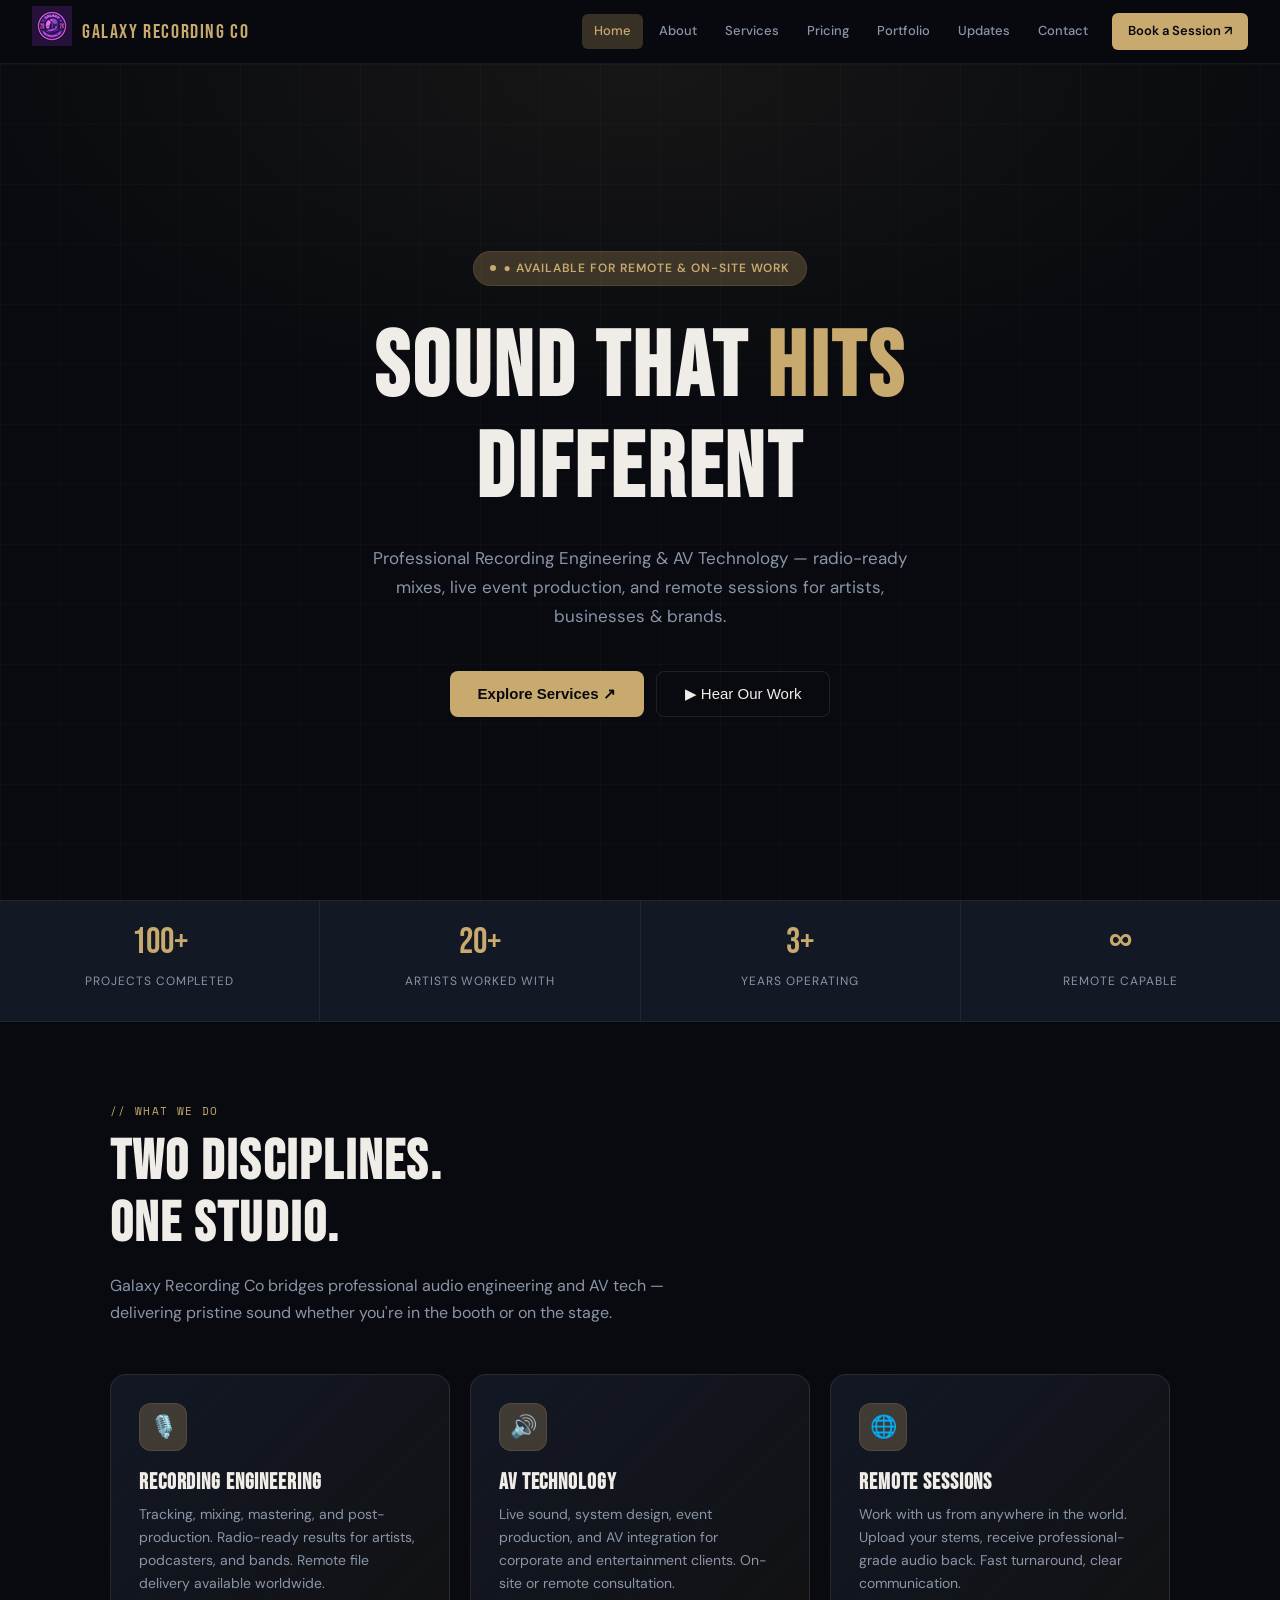
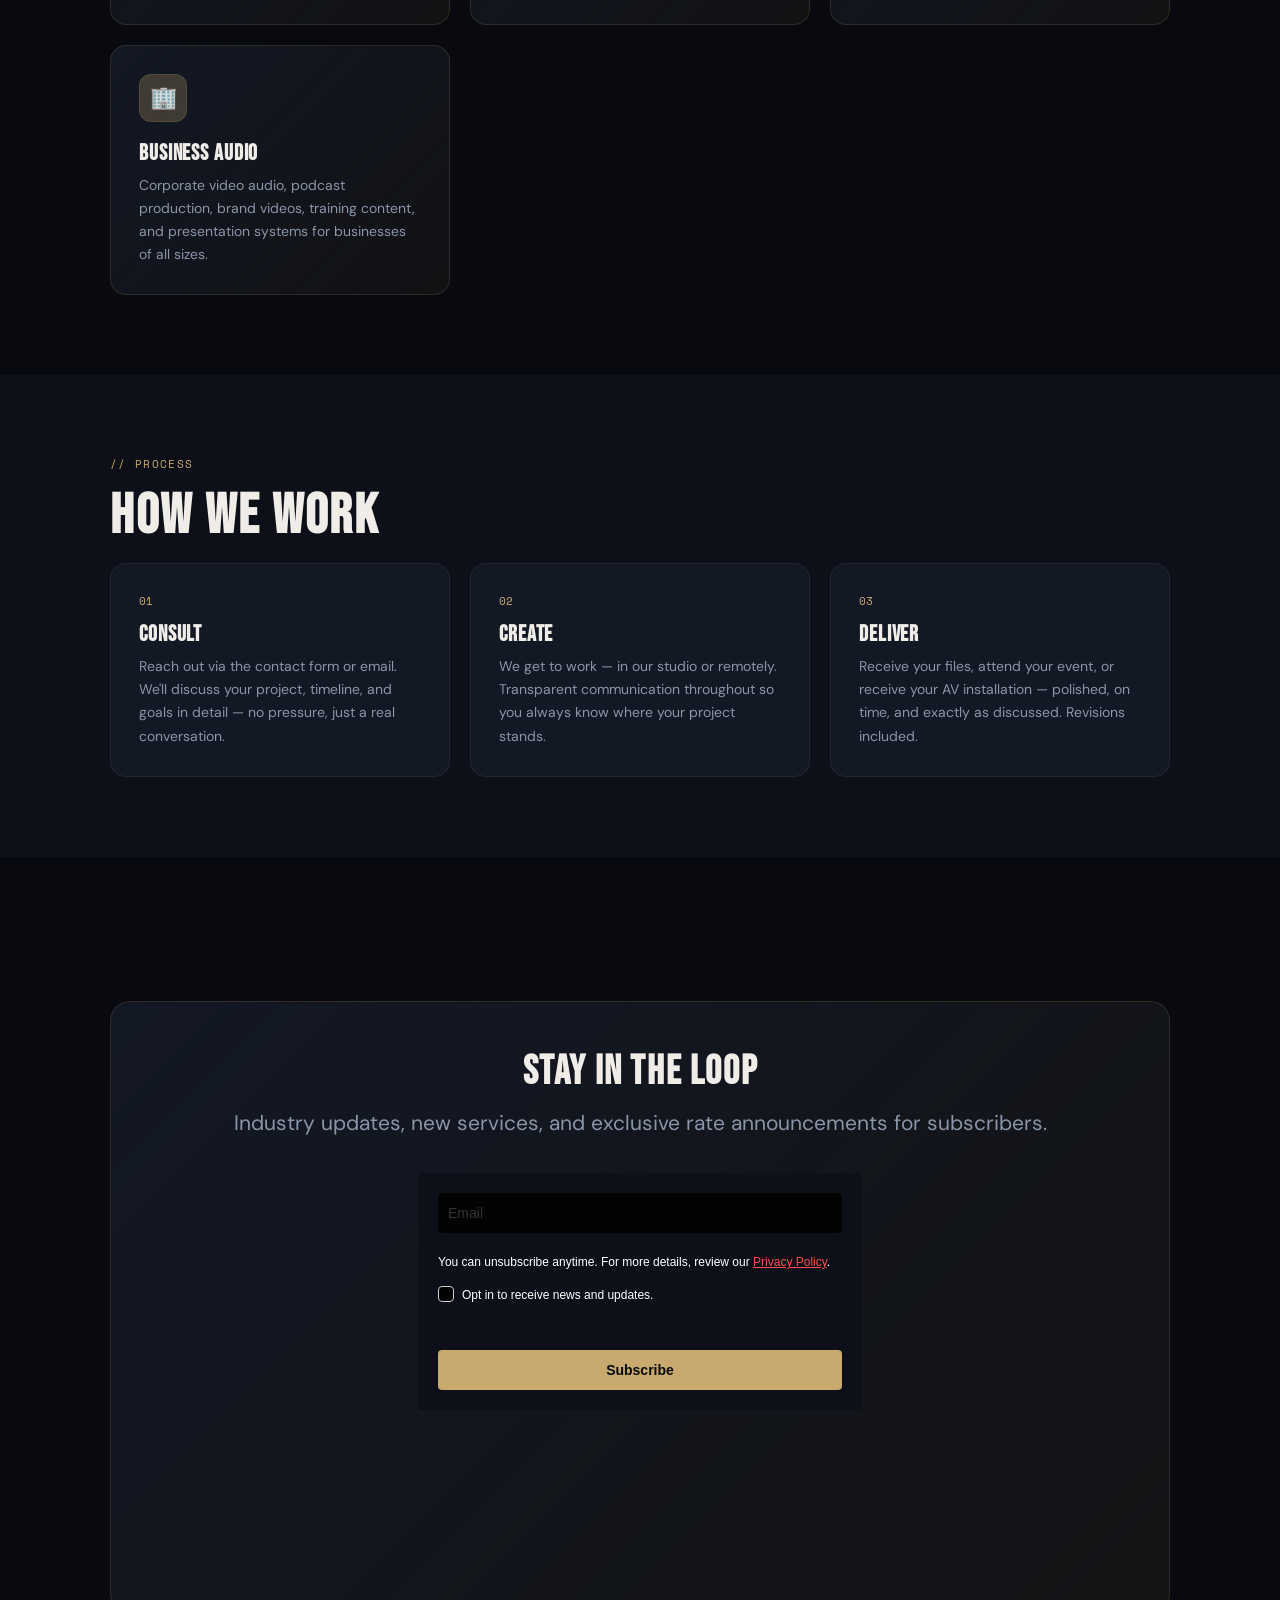
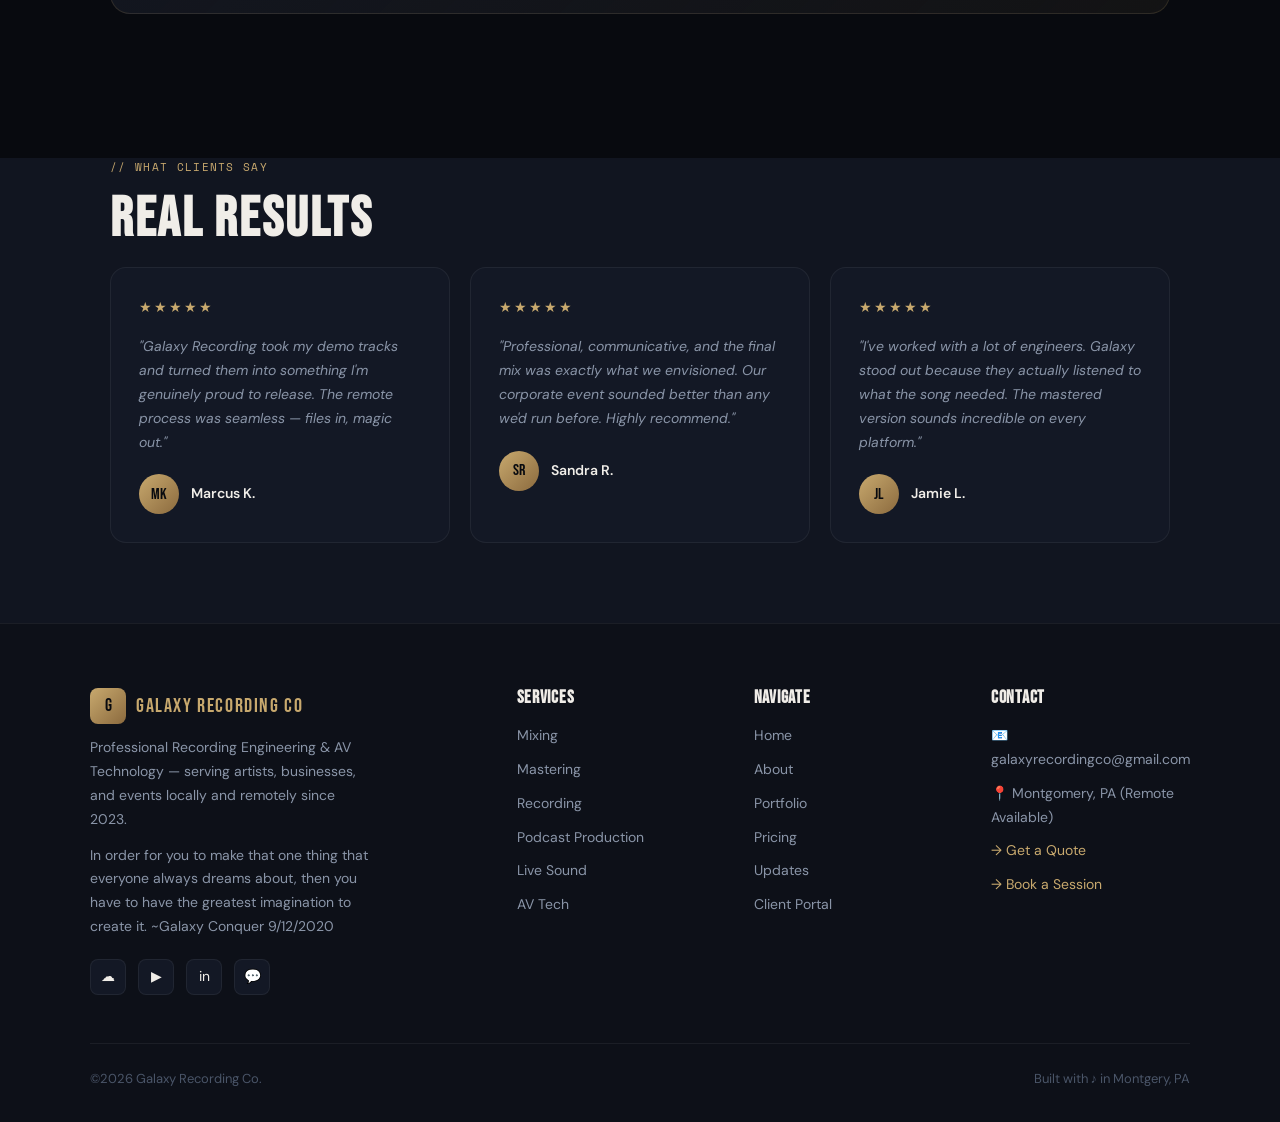
==== commit 8dfeb5a8: "Update index.html" ====
--- a/index.html
+++ b/index.html
@@ -927,6 +927,12 @@
             </div>
           </div>
         </div>
+      </div>
+           </div>
+         </div>
+       </div>
+     </div>
+   </div>
           
 <!-- DASHBOARD PAGE -->
 <div class="page" id="page-dashboard">
@@ -989,6 +995,7 @@
     </div>
   </div>
 </div>
+   </div>
    
 <!-- FOOTER -->
 <footer id="mainFooter">
@@ -1127,7 +1134,7 @@
 window.addEventListener('hashchange', handleHash);
 
   // ... [Your existing code above this line] ...
-
+   
 </script>
 </body>
 </html>
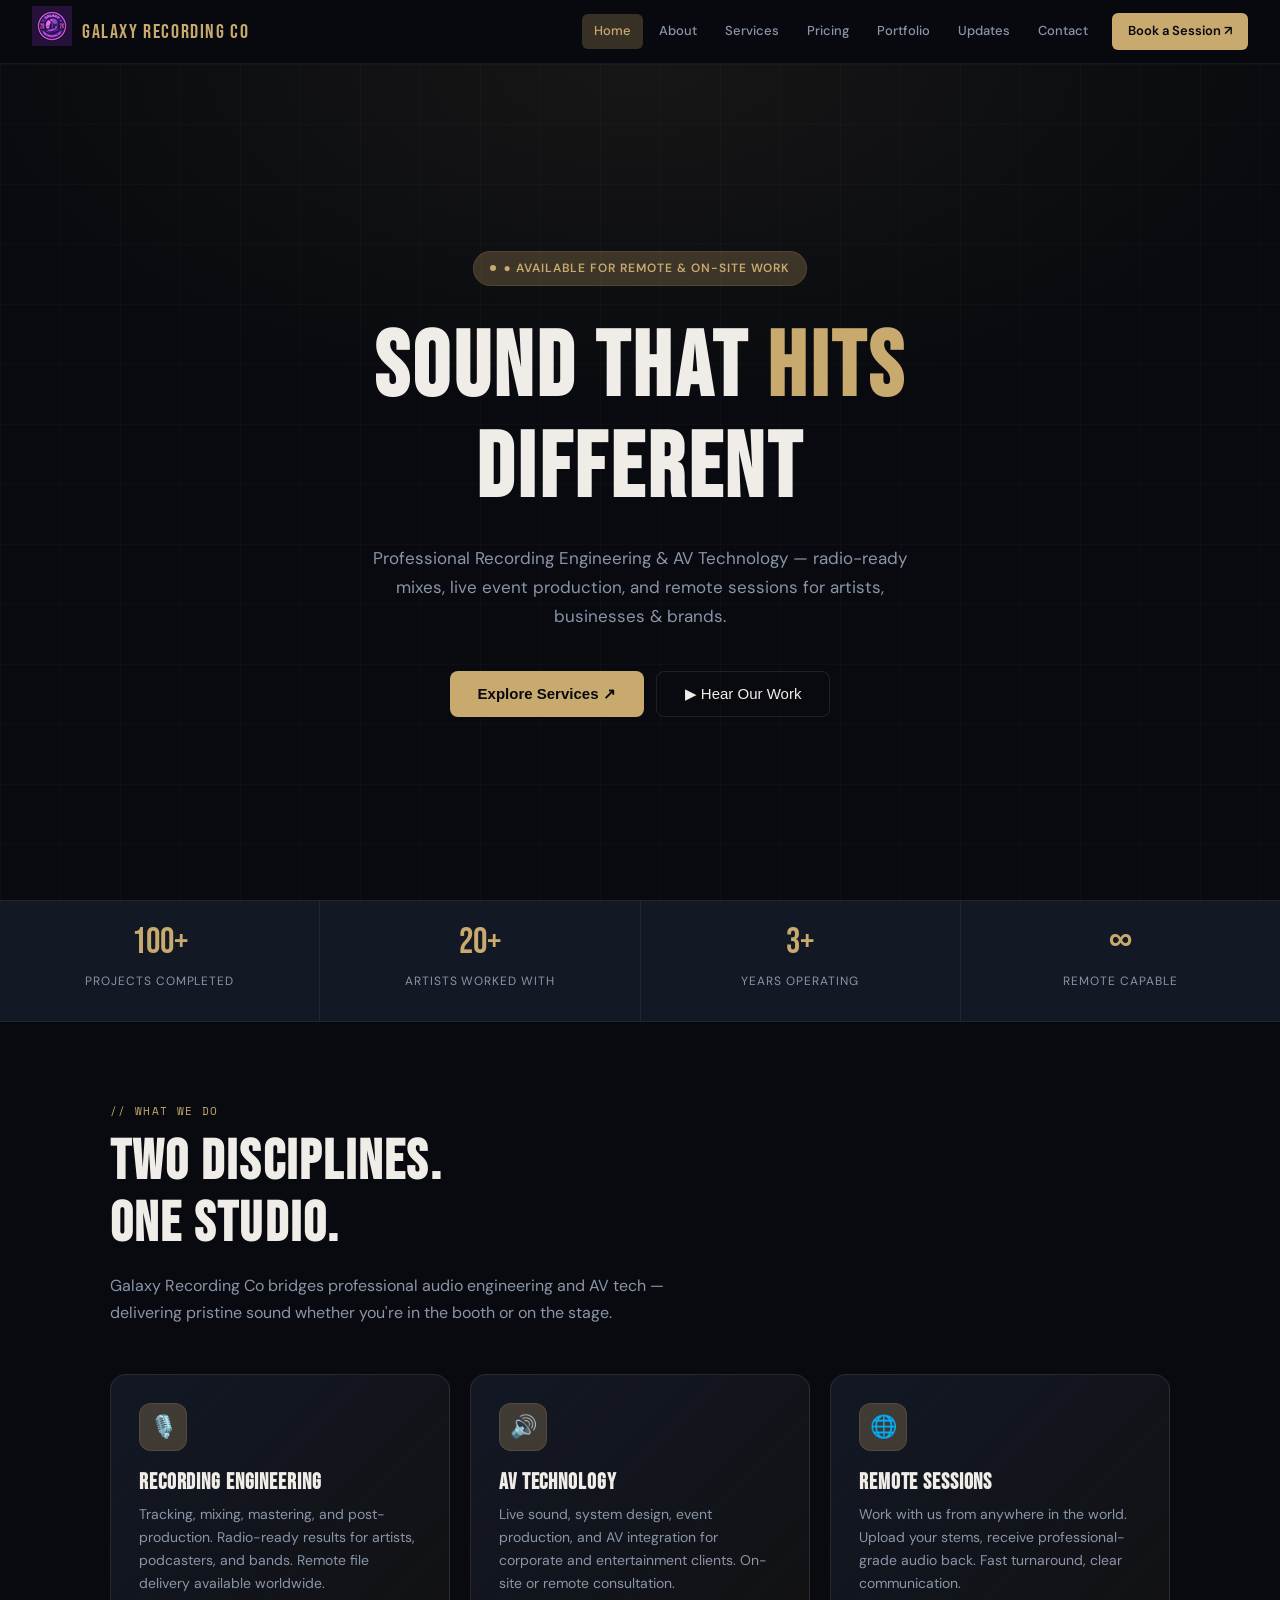
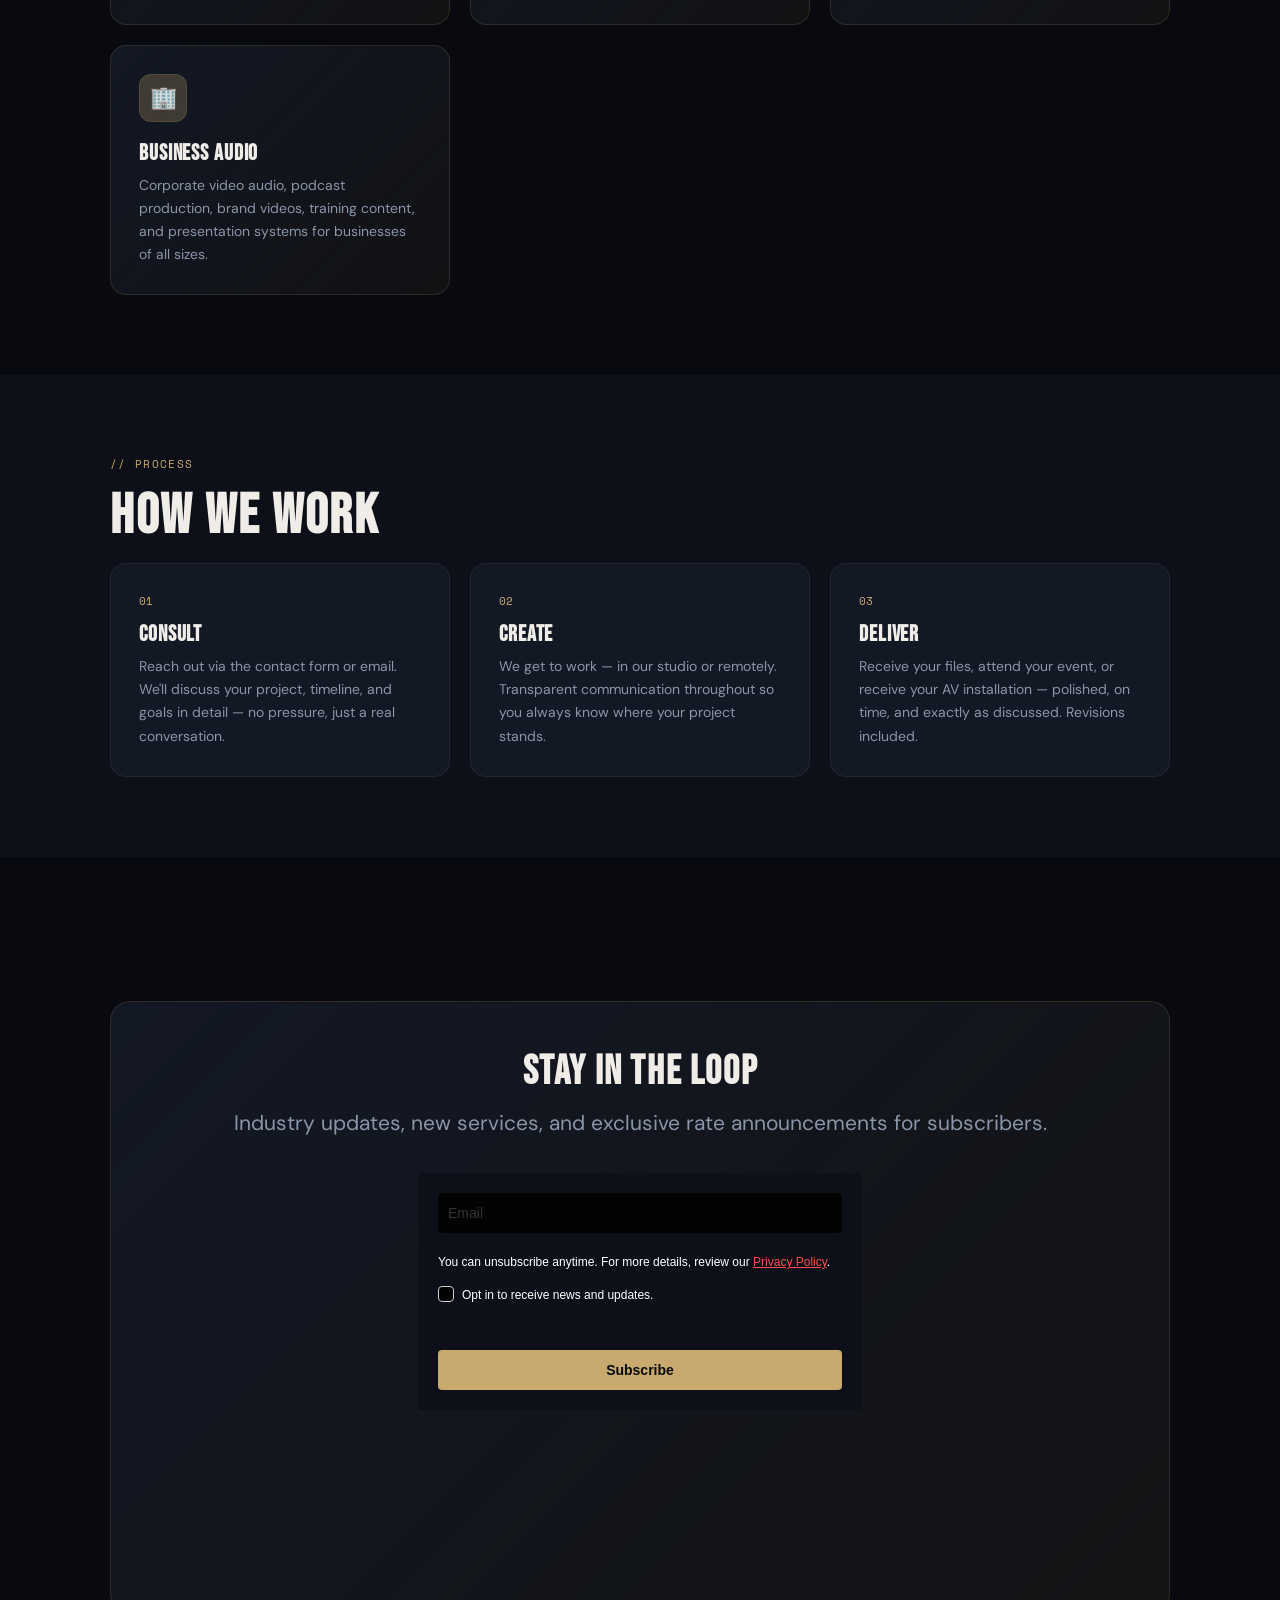
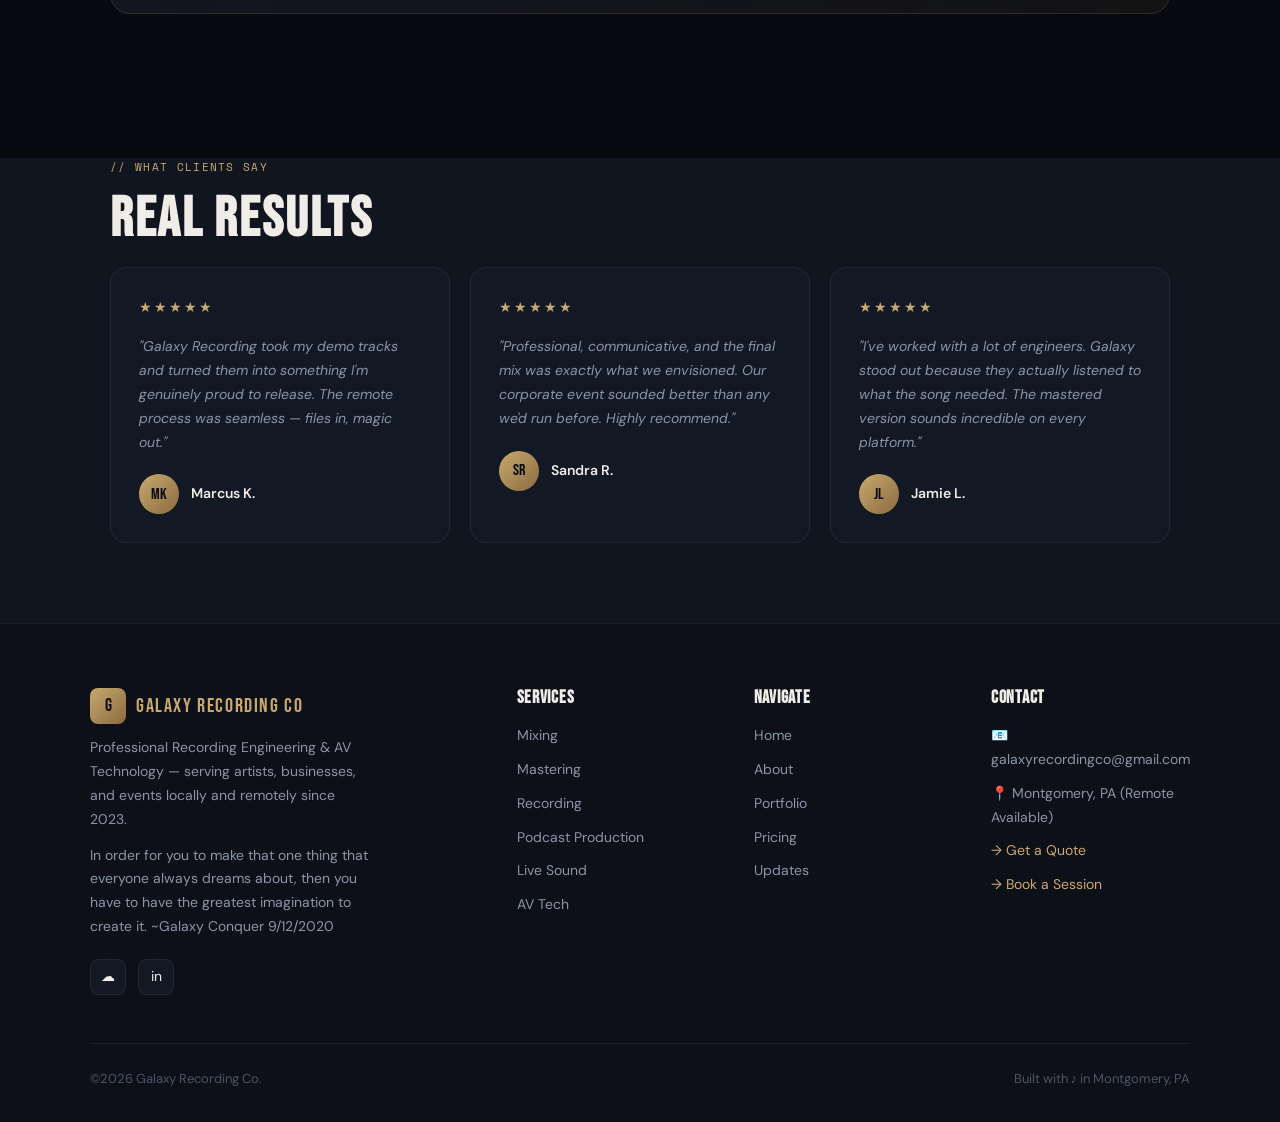
==== commit 5dff12d5: "Update index.html" ====
--- a/index.html
+++ b/index.html
@@ -1009,9 +1009,9 @@
       <p>In order for you to make that one thing that everyone always dreams about, then you have to have the greatest imagination to create it. ~Galaxy Conquer 9/12/2020</p>
       <div class="social-links" style="margin-top:20px">
         <a href="https://soundcloud.com/user-158907118" target="_blank"><div class="social-link">☁</div></a>
-        <a href="https://www.youtube.com/@GalaxyConquer" target="_blank"><div class="social-link">▶</div></a>
+        <!-- <a href="https://www.youtube.com/@GalaxyConquer" target="_blank"><div class="social-link">▶</div></a> -->
         <a href="https://www.linkedin.com/in/galaxy-recording-co-679ab8207/" target="_blank"><div class="social-link">in</div></a>
-        <a href="https://discord.gg/ufeJfpAS3b" target="_blank"><div class="social-link">💬</div></a>
+       <!-- <a href="https://discord.gg/ufeJfpAS3b" target="_blank"><div class="social-link">💬</div></a> -->
       </div>
     </div>
     <div class="footer-col">
@@ -1033,7 +1033,7 @@
         <li onclick="showPage('portfolio')">Portfolio</li>
         <li onclick="showPage('pricing')">Pricing</li>
         <li onclick="showPage('blog')">Updates</li>
-        <li onclick="showPage('dashboard')">Client Portal</li>
+       <!-- <li onclick="showPage('dashboard')">Client Portal</li> -->
       </ul>
     </div>
     <div class="footer-col">
@@ -1048,7 +1048,7 @@
   </div>
   <div class="footer-bottom">
     <span>©2026 Galaxy Recording Co. </span>
-    <span style="color:var(--textdim)">Built with ♪ in Montgery, PA</span>
+    <span style="color:var(--textdim)">Built with ♪ in Montgomery, PA</span>
   </div>
 </footer>
 
